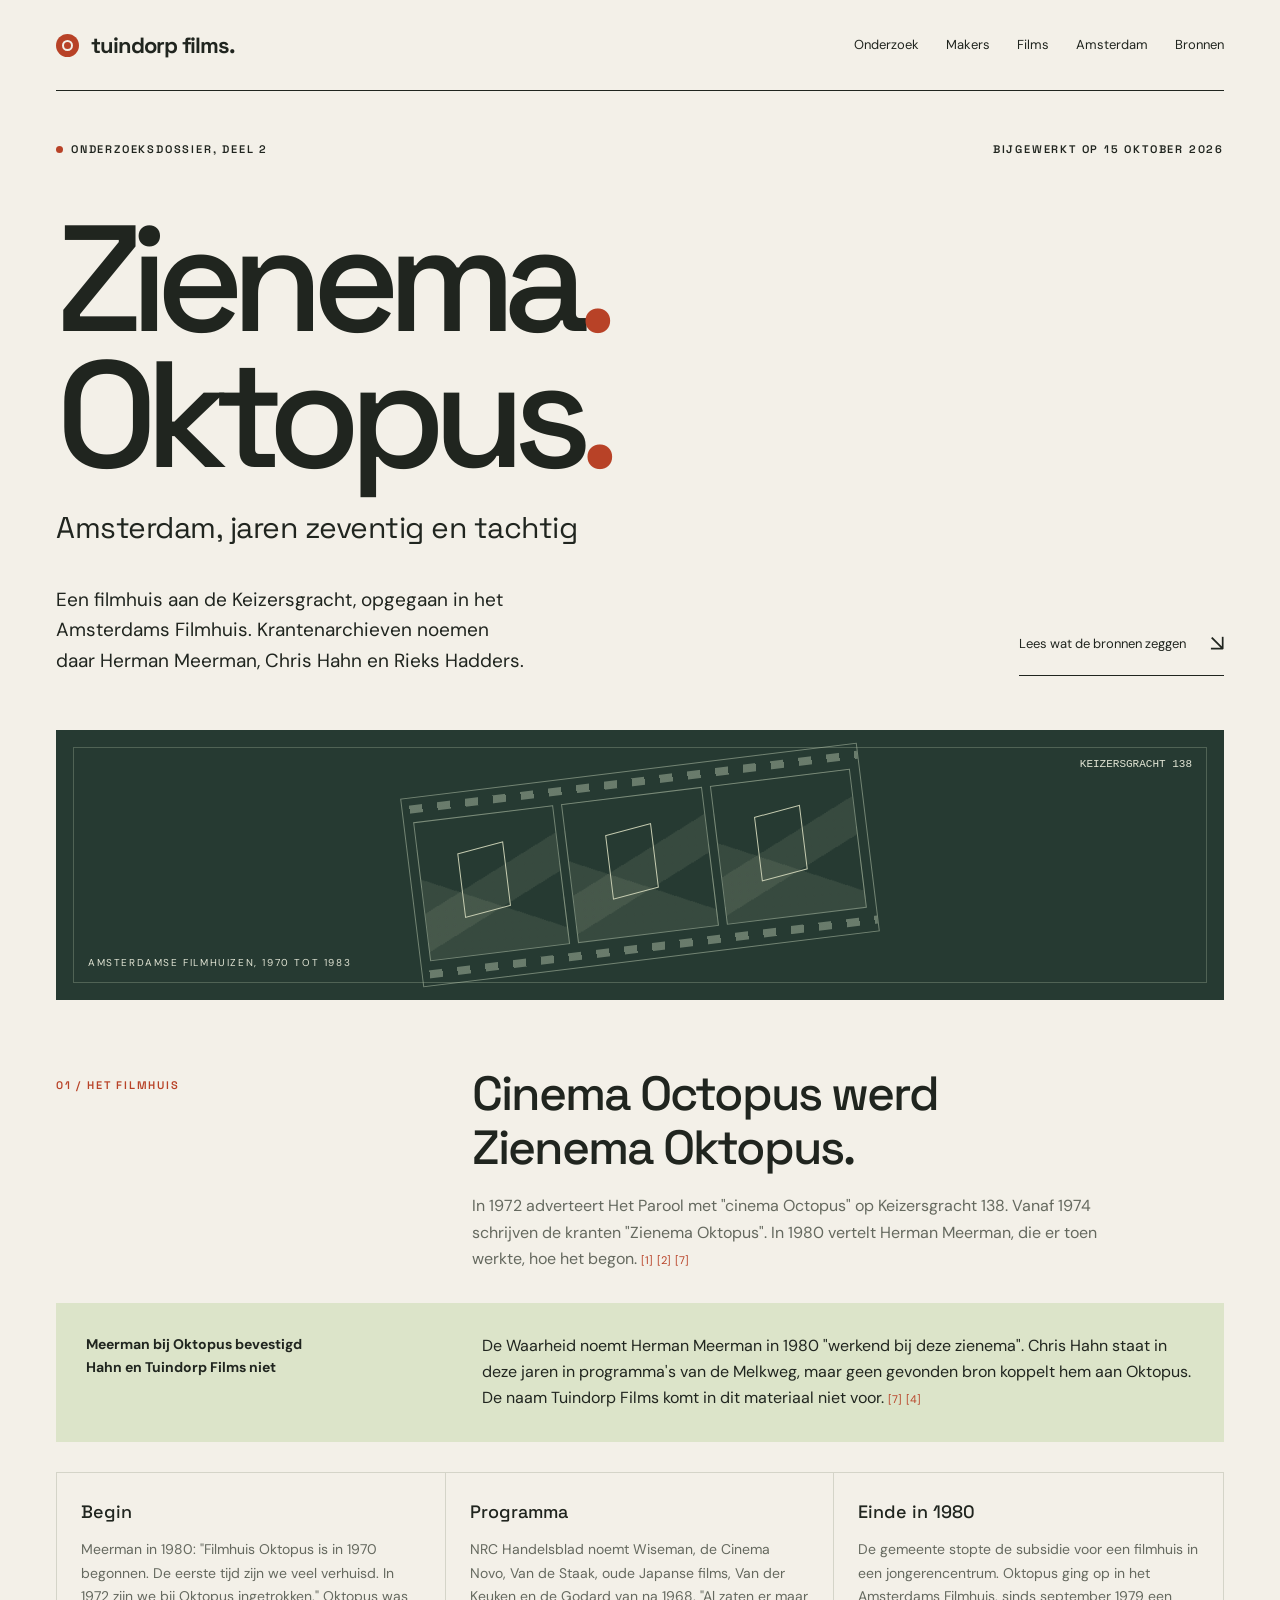
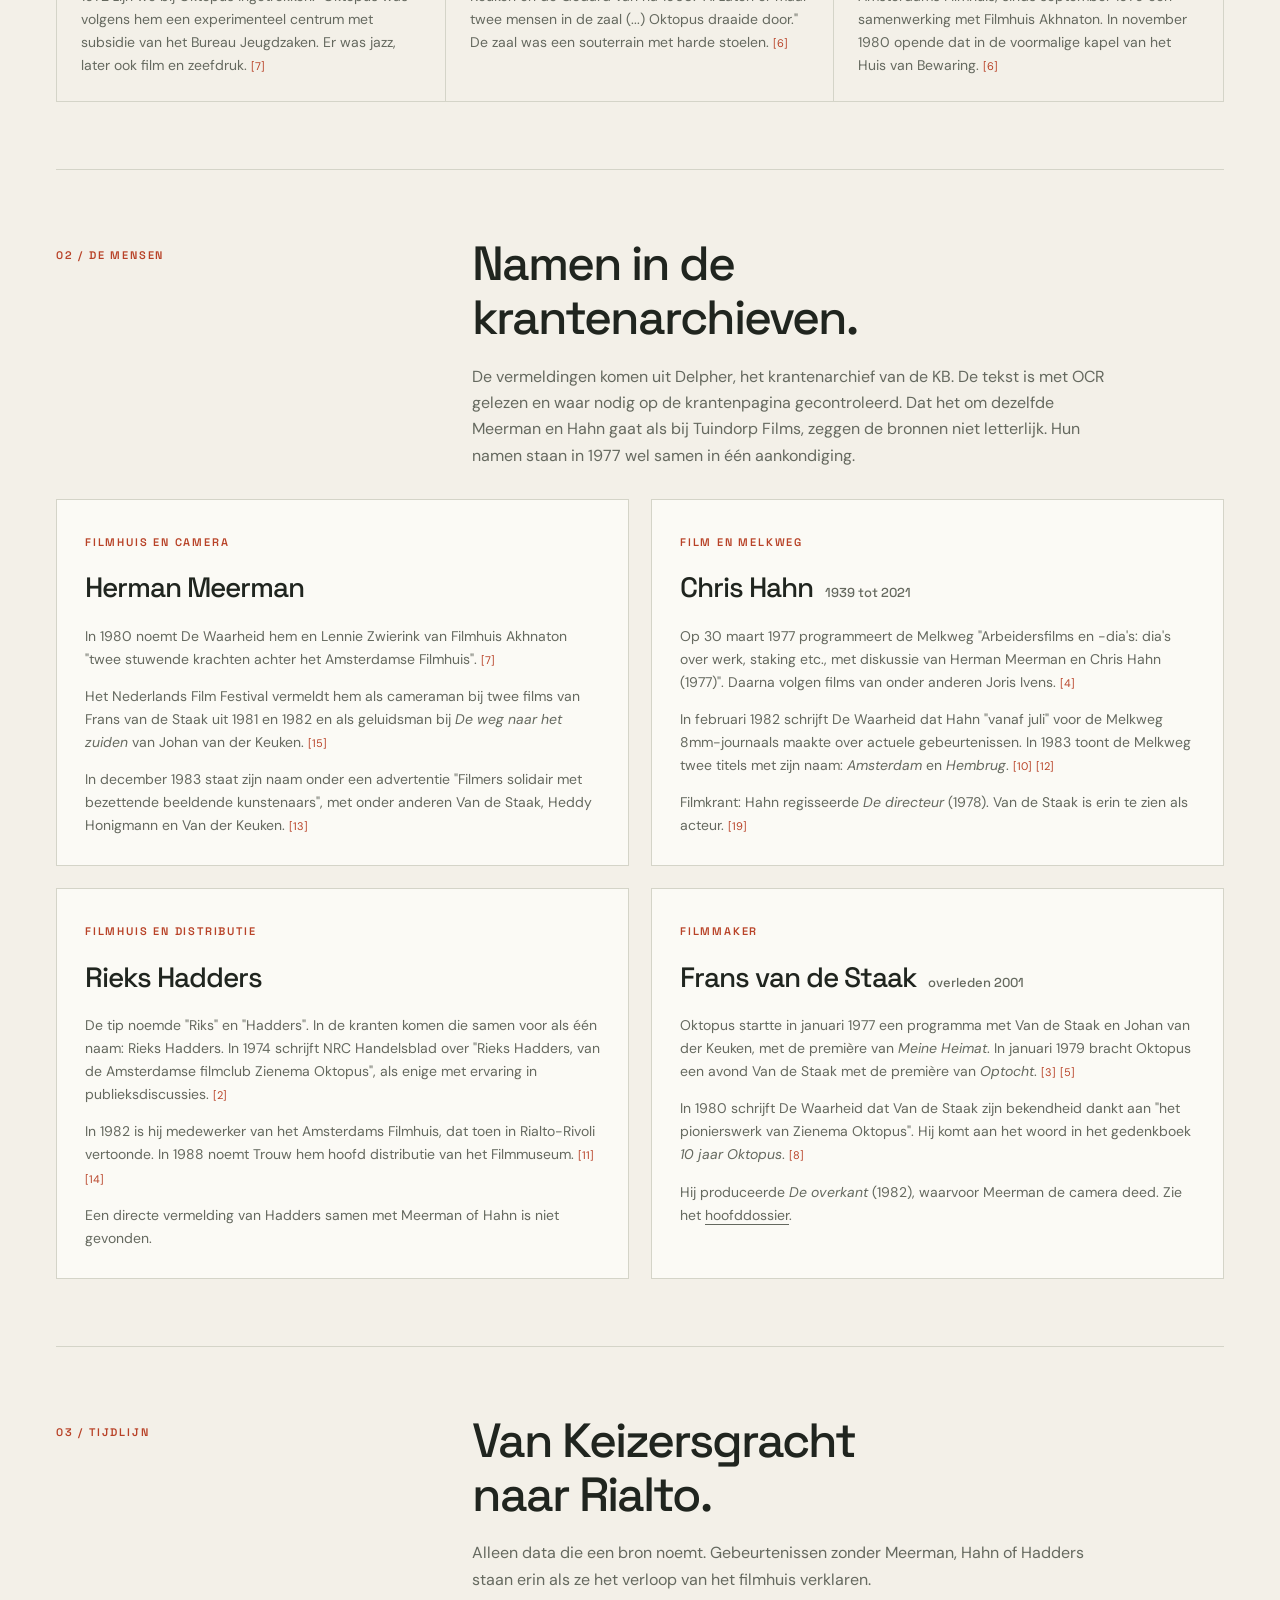
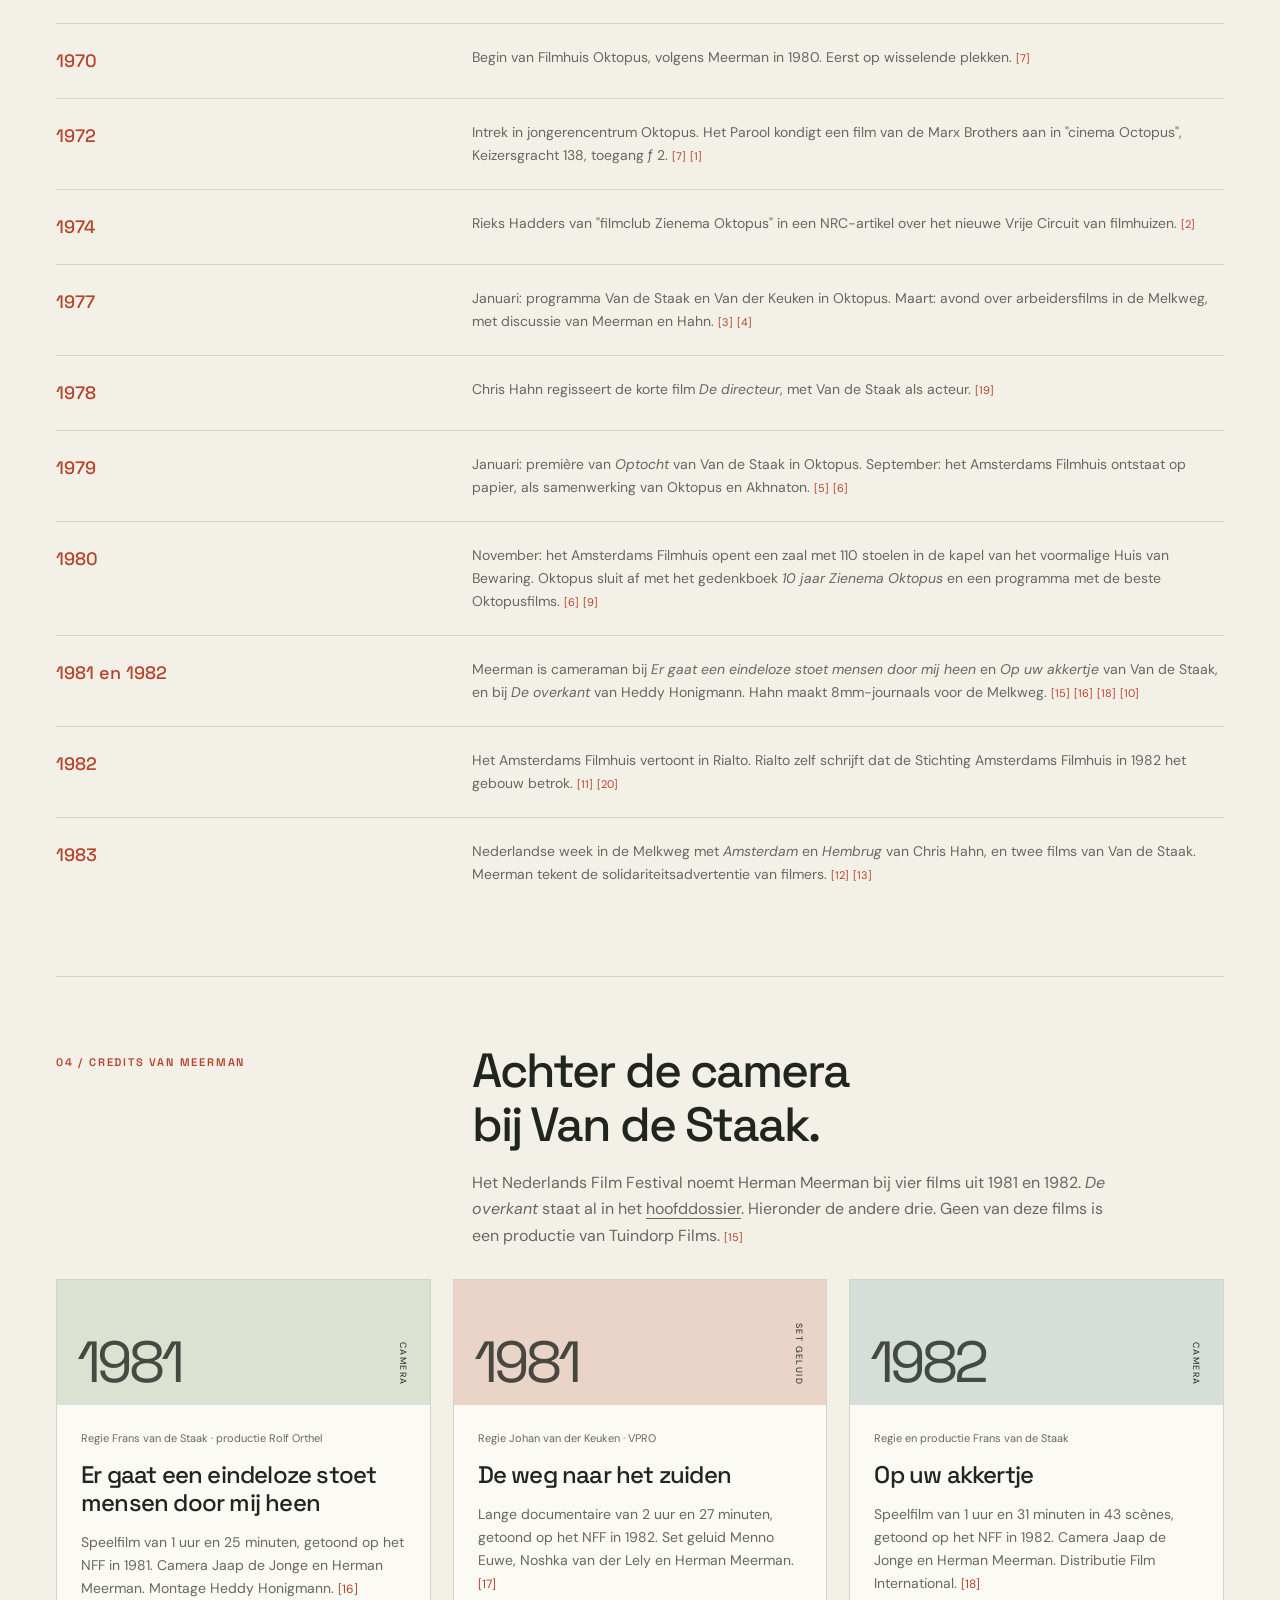
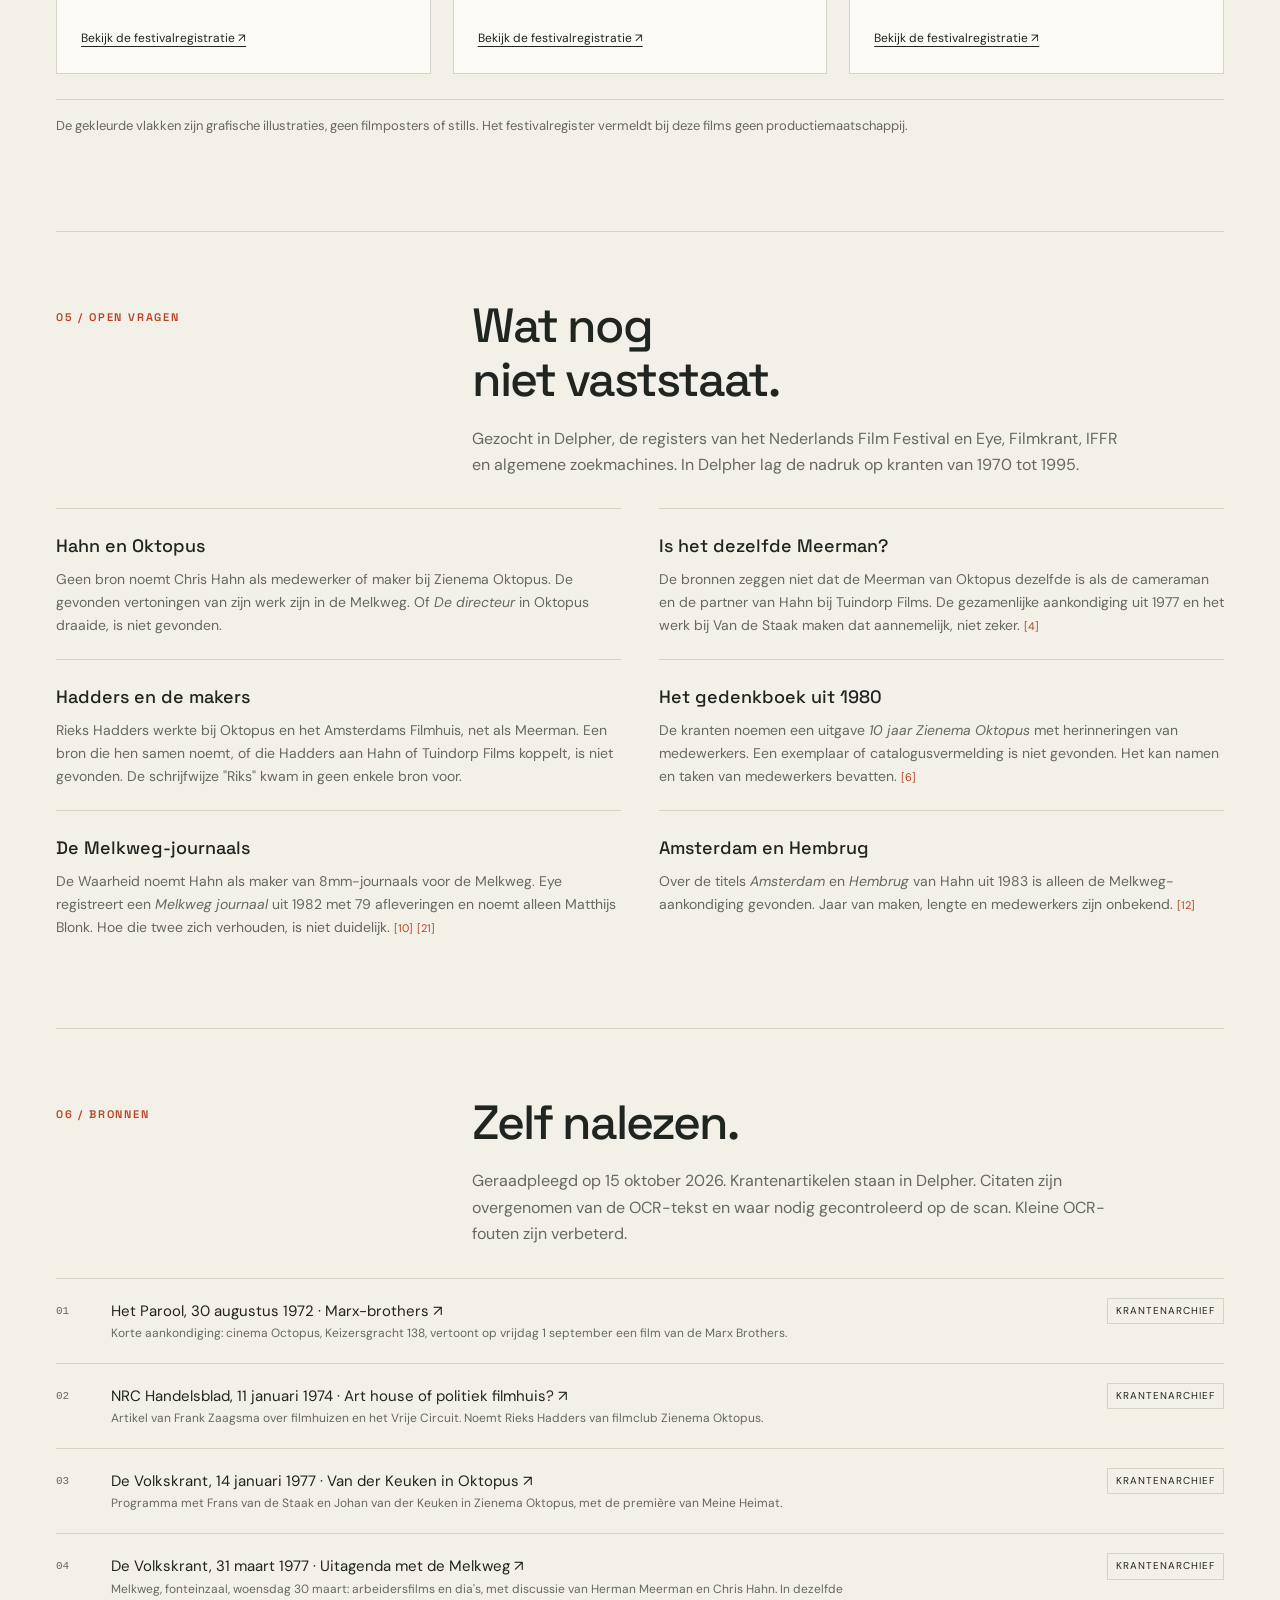
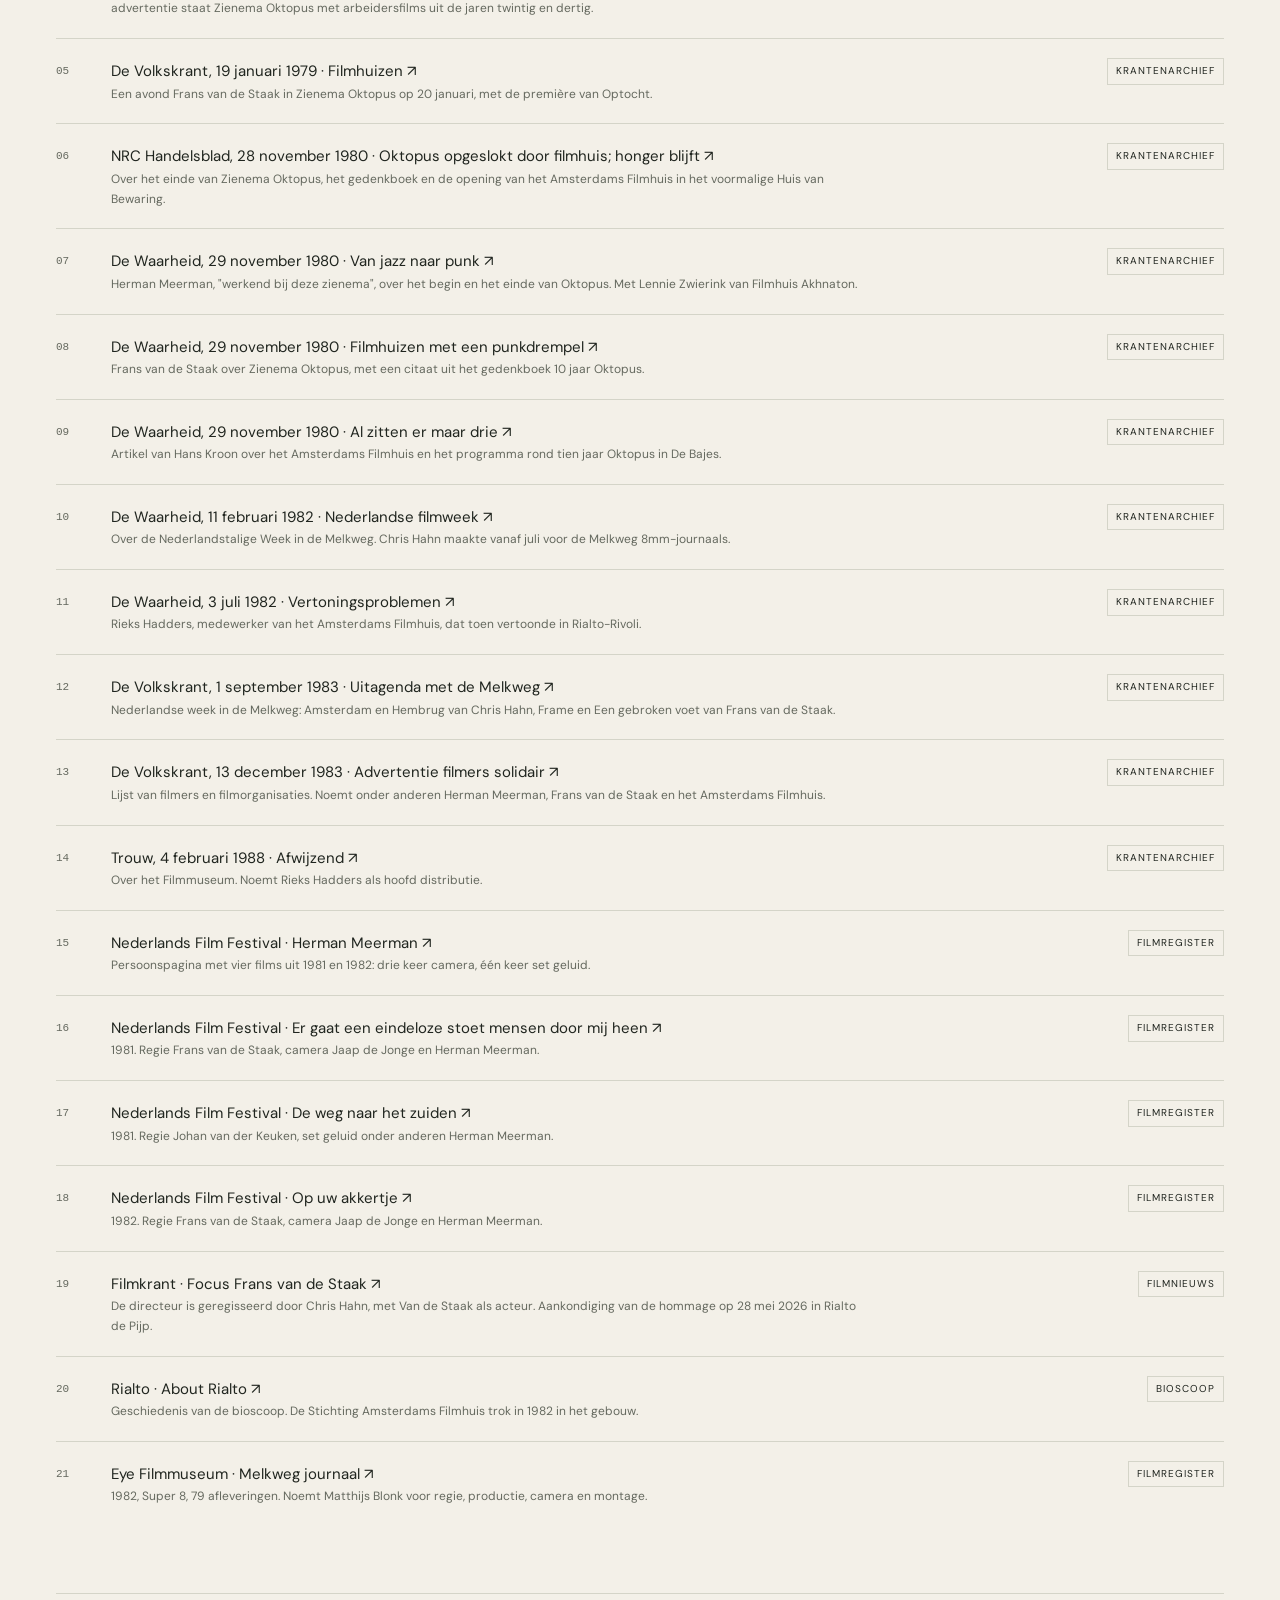
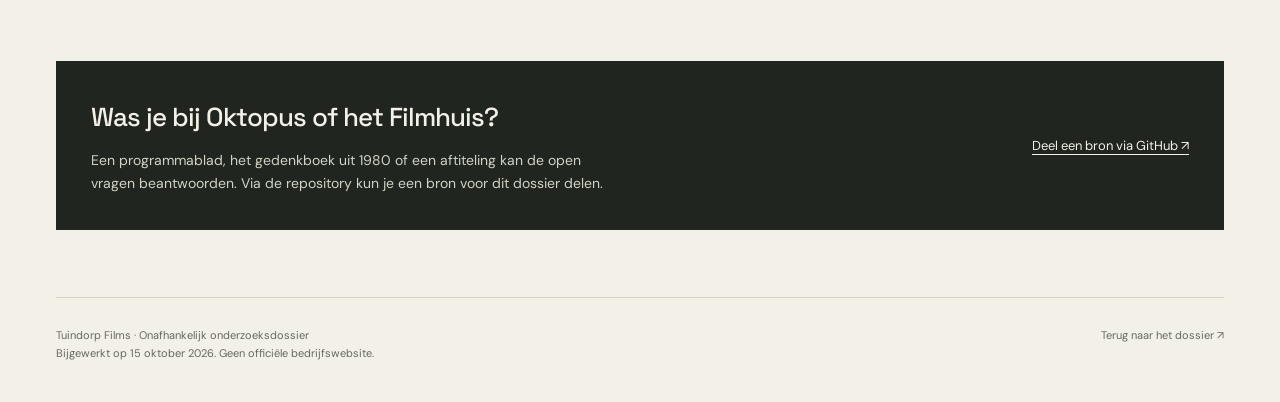
==== octopus.html @ 6c72e4ae "Add a page on Zienema Oktopus and Amsterdam in the 1970s and 1980s Co-Authored-By: Claude Opus 5.5 <" ====
<!doctype html>
<html lang="nl">
<head>
  <meta charset="utf-8">
  <meta name="viewport" content="width=device-width, initial-scale=1">
  <meta name="theme-color" content="#f3f0e8">
  <meta name="description" content="Zienema Oktopus en het Amsterdams Filmhuis in de jaren zeventig en tachtig. Wat krantenarchieven en filmregisters zeggen over Herman Meerman, Chris Hahn en Rieks Hadders.">
  <meta name="robots" content="noindex, follow">
  <title>Zienema Oktopus | Amsterdam, jaren zeventig en tachtig</title>
  <link rel="icon" href="favicon.svg" type="image/svg+xml">
  <link rel="stylesheet" href="styles.css">
</head>
<body>
  <a class="skip" href="#inhoud">Direct naar de inhoud</a>
  <div class="wrap">
    <header class="topbar">
      <a class="brand" href="index.html" aria-label="Tuindorp Films, naar het dossier"><span class="brandmark" aria-hidden="true"></span>tuindorp films.</a>
      <nav aria-label="Hoofdnavigatie"><a href="index.html#onderzoek">Onderzoek</a><a href="index.html#makers">Makers</a><a href="index.html#films">Films</a><a href="octopus.html" aria-current="page">Amsterdam</a><a href="#bronnen">Bronnen</a></nav>
    </header>
    <main id="inhoud">
      <section class="hero" aria-labelledby="titel">
        <div class="hero-meta eyebrow"><span><span class="live-dot" aria-hidden="true"></span>Onderzoeksdossier, deel 2</span><span>Bijgewerkt op 15 oktober 2026</span></div>
        <h1 id="titel">Zienema<span>.</span><br>Oktopus<span>.</span></h1>
        <p class="makers-line">Amsterdam, jaren zeventig en tachtig</p>
        <div class="hero-bottom"><p class="intro">Een filmhuis aan de Keizersgracht, opgegaan in het Amsterdams Filmhuis. Krantenarchieven noemen daar Herman Meerman, Chris Hahn en Rieks Hadders.</p><a class="hero-link" href="#filmhuis">Lees wat de bronnen zeggen <span class="arrow" aria-hidden="true">↘</span></a></div>
      </section>
      <div class="visual" role="img" aria-label="Grafische illustratie van een filmstrook, geen beeld uit een productie">
        <span class="visual-counter" aria-hidden="true">KEIZERSGRACHT 138</span><div class="film-art" aria-hidden="true"><div class="film-cell"></div><div class="film-cell"></div><div class="film-cell"></div></div><span class="visual-label">AMSTERDAMSE FILMHUIZEN, 1970 TOT 1983</span>
      </div>

      <section id="filmhuis" class="section" aria-labelledby="filmhuis-titel">
        <div class="section-head"><span class="section-label eyebrow">01 / Het filmhuis</span><div><h2 id="filmhuis-titel">Cinema Octopus werd<br>Zienema Oktopus.</h2><p>In 1972 adverteert Het Parool met "cinema Octopus" op Keizersgracht 138. Vanaf 1974 schrijven de kranten "Zienema Oktopus". In 1980 vertelt Herman Meerman, die er toen werkte, hoe het begon. <a class="cite" href="#bron-parool72">[1]</a> <a class="cite" href="#bron-nrc74">[2]</a> <a class="cite" href="#bron-wh80-meerman">[7]</a></p></div></div>
        <div class="status-panel"><strong>Meerman bij Oktopus bevestigd<br>Hahn en Tuindorp Films niet</strong><p>De Waarheid noemt Herman Meerman in 1980 "werkend bij deze zienema". Chris Hahn staat in deze jaren in programma's van de Melkweg, maar geen gevonden bron koppelt hem aan Oktopus. De naam Tuindorp Films komt in dit materiaal niet voor. <a class="cite" href="#bron-wh80-meerman">[7]</a> <a class="cite" href="#bron-melkweg77">[4]</a></p></div>
        <div class="fact-grid">
          <article class="fact"><h3>Begin</h3><p>Meerman in 1980: "Filmhuis Oktopus is in 1970 begonnen. De eerste tijd zijn we veel verhuisd. In 1972 zijn we bij Oktopus ingetrokken." Oktopus was volgens hem een experimenteel centrum met subsidie van het Bureau Jeugdzaken. Er was jazz, later ook film en zeefdruk. <a class="cite" href="#bron-wh80-meerman">[7]</a></p></article>
          <article class="fact"><h3>Programma</h3><p>NRC Handelsblad noemt Wiseman, de Cinema Novo, Van de Staak, oude Japanse films, Van der Keuken en de Godard van na 1968. "Al zaten er maar twee mensen in de zaal (...) Oktopus draaide door." De zaal was een souterrain met harde stoelen. <a class="cite" href="#bron-nrc80">[6]</a></p></article>
          <article class="fact"><h3>Einde in 1980</h3><p>De gemeente stopte de subsidie voor een filmhuis in een jongerencentrum. Oktopus ging op in het Amsterdams Filmhuis, sinds september 1979 een samenwerking met Filmhuis Akhnaton. In november 1980 opende dat in de voormalige kapel van het Huis van Bewaring. <a class="cite" href="#bron-nrc80">[6]</a></p></article>
        </div>
      </section>

      <section id="mensen" class="section" aria-labelledby="mensen-titel">
        <div class="section-head"><span class="section-label eyebrow">02 / De mensen</span><div><h2 id="mensen-titel">Namen in de<br>krantenarchieven.</h2><p>De vermeldingen komen uit Delpher, het krantenarchief van de KB. De tekst is met OCR gelezen en waar nodig op de krantenpagina gecontroleerd. Dat het om dezelfde Meerman en Hahn gaat als bij Tuindorp Films, zeggen de bronnen niet letterlijk. Hun namen staan in 1977 wel samen in één aankondiging.</p></div></div>
        <div class="people-grid">
          <article class="person"><span class="eyebrow">Filmhuis en camera</span><h3>Herman Meerman</h3><p>In 1980 noemt De Waarheid hem en Lennie Zwierink van Filmhuis Akhnaton "twee stuwende krachten achter het Amsterdamse Filmhuis". <a class="cite" href="#bron-wh80-meerman">[7]</a></p><p>Het Nederlands Film Festival vermeldt hem als cameraman bij twee films van Frans van de Staak uit 1981 en 1982 en als geluidsman bij <em>De weg naar het zuiden</em> van Johan van der Keuken. <a class="cite" href="#bron-nff-meerman">[15]</a></p><p>In december 1983 staat zijn naam onder een advertentie "Filmers solidair met bezettende beeldende kunstenaars", met onder anderen Van de Staak, Heddy Honigmann en Van der Keuken. <a class="cite" href="#bron-vk83">[13]</a></p></article>
          <article class="person"><span class="eyebrow">Film en Melkweg</span><h3>Chris Hahn <small>1939 tot 2021</small></h3><p>Op 30 maart 1977 programmeert de Melkweg "Arbeidersfilms en -dia's: dia's over werk, staking etc., met diskussie van Herman Meerman en Chris Hahn (1977)". Daarna volgen films van onder anderen Joris Ivens. <a class="cite" href="#bron-melkweg77">[4]</a></p><p>In februari 1982 schrijft De Waarheid dat Hahn "vanaf juli" voor de Melkweg 8mm-journaals maakte over actuele gebeurtenissen. In 1983 toont de Melkweg twee titels met zijn naam: <em>Amsterdam</em> en <em>Hembrug</em>. <a class="cite" href="#bron-wh82-hahn">[10]</a> <a class="cite" href="#bron-melkweg83">[12]</a></p><p>Filmkrant: Hahn regisseerde <em>De directeur</em> (1978). Van de Staak is erin te zien als acteur. <a class="cite" href="#bron-filmkrant">[19]</a></p></article>
          <article class="person"><span class="eyebrow">Filmhuis en distributie</span><h3>Rieks Hadders</h3><p>De tip noemde "Riks" en "Hadders". In de kranten komen die samen voor als één naam: Rieks Hadders. In 1974 schrijft NRC Handelsblad over "Rieks Hadders, van de Amsterdamse filmclub Zienema Oktopus", als enige met ervaring in publieksdiscussies. <a class="cite" href="#bron-nrc74">[2]</a></p><p>In 1982 is hij medewerker van het Amsterdams Filmhuis, dat toen in Rialto-Rivoli vertoonde. In 1988 noemt Trouw hem hoofd distributie van het Filmmuseum. <a class="cite" href="#bron-wh82-hadders">[11]</a> <a class="cite" href="#bron-trouw88">[14]</a></p><p>Een directe vermelding van Hadders samen met Meerman of Hahn is niet gevonden.</p></article>
          <article class="person"><span class="eyebrow">Filmmaker</span><h3>Frans van de Staak <small>overleden 2001</small></h3><p>Oktopus startte in januari 1977 een programma met Van de Staak en Johan van der Keuken, met de première van <em>Meine Heimat</em>. In januari 1979 bracht Oktopus een avond Van de Staak met de première van <em>Optocht</em>. <a class="cite" href="#bron-vk77">[3]</a> <a class="cite" href="#bron-vk79">[5]</a></p><p>In 1980 schrijft De Waarheid dat Van de Staak zijn bekendheid dankt aan "het pionierswerk van Zienema Oktopus". Hij komt aan het woord in het gedenkboek <em>10 jaar Oktopus</em>. <a class="cite" href="#bron-wh80-staak">[8]</a></p><p>Hij produceerde <em>De overkant</em> (1982), waarvoor Meerman de camera deed. Zie het <a href="index.html#makers">hoofddossier</a>.</p></article>
        </div>
      </section>

      <section id="tijdlijn" class="section" aria-labelledby="tijdlijn-titel">
        <div class="section-head"><span class="section-label eyebrow">03 / Tijdlijn</span><div><h2 id="tijdlijn-titel">Van Keizersgracht<br>naar Rialto.</h2><p>Alleen data die een bron noemt. Gebeurtenissen zonder Meerman, Hahn of Hadders staan erin als ze het verloop van het filmhuis verklaren.</p></div></div>
        <div class="research-list timeline">
          <article class="research-item"><h3>1970</h3><p>Begin van Filmhuis Oktopus, volgens Meerman in 1980. Eerst op wisselende plekken. <a class="cite" href="#bron-wh80-meerman">[7]</a></p></article>
          <article class="research-item"><h3>1972</h3><p>Intrek in jongerencentrum Oktopus. Het Parool kondigt een film van de Marx Brothers aan in "cinema Octopus", Keizersgracht 138, toegang ƒ 2. <a class="cite" href="#bron-wh80-meerman">[7]</a> <a class="cite" href="#bron-parool72">[1]</a></p></article>
          <article class="research-item"><h3>1974</h3><p>Rieks Hadders van "filmclub Zienema Oktopus" in een NRC-artikel over het nieuwe Vrije Circuit van filmhuizen. <a class="cite" href="#bron-nrc74">[2]</a></p></article>
          <article class="research-item"><h3>1977</h3><p>Januari: programma Van de Staak en Van der Keuken in Oktopus. Maart: avond over arbeidersfilms in de Melkweg, met discussie van Meerman en Hahn. <a class="cite" href="#bron-vk77">[3]</a> <a class="cite" href="#bron-melkweg77">[4]</a></p></article>
          <article class="research-item"><h3>1978</h3><p>Chris Hahn regisseert de korte film <em>De directeur</em>, met Van de Staak als acteur. <a class="cite" href="#bron-filmkrant">[19]</a></p></article>
          <article class="research-item"><h3>1979</h3><p>Januari: première van <em>Optocht</em> van Van de Staak in Oktopus. September: het Amsterdams Filmhuis ontstaat op papier, als samenwerking van Oktopus en Akhnaton. <a class="cite" href="#bron-vk79">[5]</a> <a class="cite" href="#bron-nrc80">[6]</a></p></article>
          <article class="research-item"><h3>1980</h3><p>November: het Amsterdams Filmhuis opent een zaal met 110 stoelen in de kapel van het voormalige Huis van Bewaring. Oktopus sluit af met het gedenkboek <em>10 jaar Zienema Oktopus</em> en een programma met de beste Oktopusfilms. <a class="cite" href="#bron-nrc80">[6]</a> <a class="cite" href="#bron-wh80-drie">[9]</a></p></article>
          <article class="research-item"><h3>1981 en 1982</h3><p>Meerman is cameraman bij <em>Er gaat een eindeloze stoet mensen door mij heen</em> en <em>Op uw akkertje</em> van Van de Staak, en bij <em>De overkant</em> van Heddy Honigmann. Hahn maakt 8mm-journaals voor de Melkweg. <a class="cite" href="#bron-nff-meerman">[15]</a> <a class="cite" href="#bron-nff-stoet">[16]</a> <a class="cite" href="#bron-nff-akkertje">[18]</a> <a class="cite" href="#bron-wh82-hahn">[10]</a></p></article>
          <article class="research-item"><h3>1982</h3><p>Het Amsterdams Filmhuis vertoont in Rialto. Rialto zelf schrijft dat de Stichting Amsterdams Filmhuis in 1982 het gebouw betrok. <a class="cite" href="#bron-wh82-hadders">[11]</a> <a class="cite" href="#bron-rialto">[20]</a></p></article>
          <article class="research-item"><h3>1983</h3><p>Nederlandse week in de Melkweg met <em>Amsterdam</em> en <em>Hembrug</em> van Chris Hahn, en twee films van Van de Staak. Meerman tekent de solidariteitsadvertentie van filmers. <a class="cite" href="#bron-melkweg83">[12]</a> <a class="cite" href="#bron-vk83">[13]</a></p></article>
        </div>
      </section>

      <section id="films" class="section" aria-labelledby="films-titel">
        <div class="section-head"><span class="section-label eyebrow">04 / Credits van Meerman</span><div><h2 id="films-titel">Achter de camera<br>bij Van de Staak.</h2><p>Het Nederlands Film Festival noemt Herman Meerman bij vier films uit 1981 en 1982. <em>De overkant</em> staat al in het <a href="index.html#makers">hoofddossier</a>. Hieronder de andere drie. Geen van deze films is een productie van Tuindorp Films. <a class="cite" href="#bron-nff-meerman">[15]</a></p></div></div>
        <div class="cards">
          <article class="card"><div class="card-visual" aria-hidden="true"><span class="year">1981</span><span class="type">Camera</span></div><div class="card-body"><small>Regie Frans van de Staak · productie Rolf Orthel</small><h3>Er gaat een eindeloze stoet mensen door mij heen</h3><p>Speelfilm van 1 uur en 25 minuten, getoond op het NFF in 1981. Camera Jaap de Jonge en Herman Meerman. Montage Heddy Honigmann. <a class="cite" href="#bron-nff-stoet">[16]</a></p><a href="https://www.filmfestival.nl/film/er-gaat-een-eindeloze-stoet-mensen-door-mij-heen">Bekijk de festivalregistratie ↗</a></div></article>
          <article class="card"><div class="card-visual" aria-hidden="true"><span class="year">1981</span><span class="type">Set geluid</span></div><div class="card-body"><small>Regie Johan van der Keuken · VPRO</small><h3>De weg naar het zuiden</h3><p>Lange documentaire van 2 uur en 27 minuten, getoond op het NFF in 1982. Set geluid Menno Euwe, Noshka van der Lely en Herman Meerman. <a class="cite" href="#bron-nff-zuiden">[17]</a></p><a href="https://www.filmfestival.nl/film/de-weg-naar-het-zuiden-2">Bekijk de festivalregistratie ↗</a></div></article>
          <article class="card"><div class="card-visual" aria-hidden="true"><span class="year">1982</span><span class="type">Camera</span></div><div class="card-body"><small>Regie en productie Frans van de Staak</small><h3>Op uw akkertje</h3><p>Speelfilm van 1 uur en 31 minuten in 43 scènes, getoond op het NFF in 1982. Camera Jaap de Jonge en Herman Meerman. Distributie Film International. <a class="cite" href="#bron-nff-akkertje">[18]</a></p><a href="https://www.filmfestival.nl/film/op-uw-akkertje">Bekijk de festivalregistratie ↗</a></div></article>
        </div>
        <p class="notice">De gekleurde vlakken zijn grafische illustraties, geen filmposters of stills. Het festivalregister vermeldt bij deze films geen productiemaatschappij.</p>
      </section>

      <section id="open" class="section" aria-labelledby="open-titel">
        <div class="section-head"><span class="section-label eyebrow">05 / Open vragen</span><div><h2 id="open-titel">Wat nog<br>niet vaststaat.</h2><p>Gezocht in Delpher, de registers van het Nederlands Film Festival en Eye, Filmkrant, IFFR en algemene zoekmachines. In Delpher lag de nadruk op kranten van 1970 tot 1995.</p></div></div>
        <div class="research-list">
          <article class="research-item"><h3>Hahn en Oktopus</h3><p>Geen bron noemt Chris Hahn als medewerker of maker bij Zienema Oktopus. De gevonden vertoningen van zijn werk zijn in de Melkweg. Of <em>De directeur</em> in Oktopus draaide, is niet gevonden.</p></article>
          <article class="research-item"><h3>Is het dezelfde Meerman?</h3><p>De bronnen zeggen niet dat de Meerman van Oktopus dezelfde is als de cameraman en de partner van Hahn bij Tuindorp Films. De gezamenlijke aankondiging uit 1977 en het werk bij Van de Staak maken dat aannemelijk, niet zeker. <a class="cite" href="#bron-melkweg77">[4]</a></p></article>
          <article class="research-item"><h3>Hadders en de makers</h3><p>Rieks Hadders werkte bij Oktopus en het Amsterdams Filmhuis, net als Meerman. Een bron die hen samen noemt, of die Hadders aan Hahn of Tuindorp Films koppelt, is niet gevonden. De schrijfwijze "Riks" kwam in geen enkele bron voor.</p></article>
          <article class="research-item"><h3>Het gedenkboek uit 1980</h3><p>De kranten noemen een uitgave <em>10 jaar Zienema Oktopus</em> met herinneringen van medewerkers. Een exemplaar of catalogusvermelding is niet gevonden. Het kan namen en taken van medewerkers bevatten. <a class="cite" href="#bron-nrc80">[6]</a></p></article>
          <article class="research-item"><h3>De Melkweg-journaals</h3><p>De Waarheid noemt Hahn als maker van 8mm-journaals voor de Melkweg. Eye registreert een <em>Melkweg journaal</em> uit 1982 met 79 afleveringen en noemt alleen Matthijs Blonk. Hoe die twee zich verhouden, is niet duidelijk. <a class="cite" href="#bron-wh82-hahn">[10]</a> <a class="cite" href="#bron-eye-journaal">[21]</a></p></article>
          <article class="research-item"><h3>Amsterdam en Hembrug</h3><p>Over de titels <em>Amsterdam</em> en <em>Hembrug</em> van Hahn uit 1983 is alleen de Melkweg-aankondiging gevonden. Jaar van maken, lengte en medewerkers zijn onbekend. <a class="cite" href="#bron-melkweg83">[12]</a></p></article>
        </div>
      </section>

      <section id="bronnen" class="section" aria-labelledby="bronnen-titel">
        <div class="section-head"><span class="section-label eyebrow">06 / Bronnen</span><div><h2 id="bronnen-titel">Zelf nalezen.</h2><p>Geraadpleegd op 15 oktober 2026. Krantenartikelen staan in Delpher. Citaten zijn overgenomen van de OCR-tekst en waar nodig gecontroleerd op de scan. Kleine OCR-fouten zijn verbeterd.</p></div></div>
        <ol class="sources">
          <li id="bron-parool72"><div><a href="https://www.delpher.nl/nl/kranten/view?coll=ddd&amp;identifier=ABCDDD:010834134:mpeg21:a0257">Het Parool, 30 augustus 1972 · Marx-brothers ↗</a><small>Korte aankondiging: cinema Octopus, Keizersgracht 138, vertoont op vrijdag 1 september een film van de Marx Brothers.</small></div><span class="source-type">Krantenarchief</span></li>
          <li id="bron-nrc74"><div><a href="https://www.delpher.nl/nl/kranten/view?coll=ddd&amp;identifier=KBNRC01:000032533:mpeg21:a0180">NRC Handelsblad, 11 januari 1974 · Art house of politiek filmhuis? ↗</a><small>Artikel van Frank Zaagsma over filmhuizen en het Vrije Circuit. Noemt Rieks Hadders van filmclub Zienema Oktopus.</small></div><span class="source-type">Krantenarchief</span></li>
          <li id="bron-vk77"><div><a href="https://www.delpher.nl/nl/kranten/view?coll=ddd&amp;identifier=ABCDDD:010881738:mpeg21:a0211">De Volkskrant, 14 januari 1977 · Van der Keuken in Oktopus ↗</a><small>Programma met Frans van de Staak en Johan van der Keuken in Zienema Oktopus, met de première van Meine Heimat.</small></div><span class="source-type">Krantenarchief</span></li>
          <li id="bron-melkweg77"><div><a href="https://www.delpher.nl/nl/kranten/view?coll=ddd&amp;identifier=ABCDDD:010881597:mpeg21:a0092">De Volkskrant, 31 maart 1977 · Uitagenda met de Melkweg ↗</a><small>Melkweg, fonteinzaal, woensdag 30 maart: arbeidersfilms en dia's, met discussie van Herman Meerman en Chris Hahn. In dezelfde advertentie staat Zienema Oktopus met arbeidersfilms uit de jaren twintig en dertig.</small></div><span class="source-type">Krantenarchief</span></li>
          <li id="bron-vk79"><div><a href="https://www.delpher.nl/nl/kranten/view?coll=ddd&amp;identifier=ABCDDD:010882120:mpeg21:a0241">De Volkskrant, 19 januari 1979 · Filmhuizen ↗</a><small>Een avond Frans van de Staak in Zienema Oktopus op 20 januari, met de première van Optocht.</small></div><span class="source-type">Krantenarchief</span></li>
          <li id="bron-nrc80"><div><a href="https://www.delpher.nl/nl/kranten/view?coll=ddd&amp;identifier=KBNRC01:000026913:mpeg21:a0242">NRC Handelsblad, 28 november 1980 · Oktopus opgeslokt door filmhuis; honger blijft ↗</a><small>Over het einde van Zienema Oktopus, het gedenkboek en de opening van het Amsterdams Filmhuis in het voormalige Huis van Bewaring.</small></div><span class="source-type">Krantenarchief</span></li>
          <li id="bron-wh80-meerman"><div><a href="https://www.delpher.nl/nl/kranten/view?coll=ddd&amp;identifier=ddd:010377176:mpeg21:a0118">De Waarheid, 29 november 1980 · Van jazz naar punk ↗</a><small>Herman Meerman, "werkend bij deze zienema", over het begin en het einde van Oktopus. Met Lennie Zwierink van Filmhuis Akhnaton.</small></div><span class="source-type">Krantenarchief</span></li>
          <li id="bron-wh80-staak"><div><a href="https://www.delpher.nl/nl/kranten/view?coll=ddd&amp;identifier=ddd:010377176:mpeg21:a0117">De Waarheid, 29 november 1980 · Filmhuizen met een punkdrempel ↗</a><small>Frans van de Staak over Zienema Oktopus, met een citaat uit het gedenkboek 10 jaar Oktopus.</small></div><span class="source-type">Krantenarchief</span></li>
          <li id="bron-wh80-drie"><div><a href="https://www.delpher.nl/nl/kranten/view?coll=ddd&amp;identifier=ddd:010377176:mpeg21:a0124">De Waarheid, 29 november 1980 · Al zitten er maar drie ↗</a><small>Artikel van Hans Kroon over het Amsterdams Filmhuis en het programma rond tien jaar Oktopus in De Bajes.</small></div><span class="source-type">Krantenarchief</span></li>
          <li id="bron-wh82-hahn"><div><a href="https://www.delpher.nl/nl/kranten/view?coll=ddd&amp;identifier=ddd:010377385:mpeg21:a0121">De Waarheid, 11 februari 1982 · Nederlandse filmweek ↗</a><small>Over de Nederlandstalige Week in de Melkweg. Chris Hahn maakte vanaf juli voor de Melkweg 8mm-journaals.</small></div><span class="source-type">Krantenarchief</span></li>
          <li id="bron-wh82-hadders"><div><a href="https://www.delpher.nl/nl/kranten/view?coll=ddd&amp;identifier=ddd:010377840:mpeg21:a0114">De Waarheid, 3 juli 1982 · Vertoningsproblemen ↗</a><small>Rieks Hadders, medewerker van het Amsterdams Filmhuis, dat toen vertoonde in Rialto-Rivoli.</small></div><span class="source-type">Krantenarchief</span></li>
          <li id="bron-melkweg83"><div><a href="https://www.delpher.nl/nl/kranten/view?coll=ddd&amp;identifier=ABCDDD:010878690:mpeg21:a0092">De Volkskrant, 1 september 1983 · Uitagenda met de Melkweg ↗</a><small>Nederlandse week in de Melkweg: Amsterdam en Hembrug van Chris Hahn, Frame en Een gebroken voet van Frans van de Staak.</small></div><span class="source-type">Krantenarchief</span></li>
          <li id="bron-vk83"><div><a href="https://www.delpher.nl/nl/kranten/view?coll=ddd&amp;identifier=ABCDDD:010879559:mpeg21:a0018">De Volkskrant, 13 december 1983 · Advertentie filmers solidair ↗</a><small>Lijst van filmers en filmorganisaties. Noemt onder anderen Herman Meerman, Frans van de Staak en het Amsterdams Filmhuis.</small></div><span class="source-type">Krantenarchief</span></li>
          <li id="bron-trouw88"><div><a href="https://www.delpher.nl/nl/kranten/view?coll=ddd&amp;identifier=ABCDDD:010825865:mpeg21:a0483">Trouw, 4 februari 1988 · Afwijzend ↗</a><small>Over het Filmmuseum. Noemt Rieks Hadders als hoofd distributie.</small></div><span class="source-type">Krantenarchief</span></li>
          <li id="bron-nff-meerman"><div><a href="https://www.filmfestival.nl/persoon/herman-meerman">Nederlands Film Festival · Herman Meerman ↗</a><small>Persoonspagina met vier films uit 1981 en 1982: drie keer camera, één keer set geluid.</small></div><span class="source-type">Filmregister</span></li>
          <li id="bron-nff-stoet"><div><a href="https://www.filmfestival.nl/film/er-gaat-een-eindeloze-stoet-mensen-door-mij-heen">Nederlands Film Festival · Er gaat een eindeloze stoet mensen door mij heen ↗</a><small>1981. Regie Frans van de Staak, camera Jaap de Jonge en Herman Meerman.</small></div><span class="source-type">Filmregister</span></li>
          <li id="bron-nff-zuiden"><div><a href="https://www.filmfestival.nl/film/de-weg-naar-het-zuiden-2">Nederlands Film Festival · De weg naar het zuiden ↗</a><small>1981. Regie Johan van der Keuken, set geluid onder anderen Herman Meerman.</small></div><span class="source-type">Filmregister</span></li>
          <li id="bron-nff-akkertje"><div><a href="https://www.filmfestival.nl/film/op-uw-akkertje">Nederlands Film Festival · Op uw akkertje ↗</a><small>1982. Regie Frans van de Staak, camera Jaap de Jonge en Herman Meerman.</small></div><span class="source-type">Filmregister</span></li>
          <li id="bron-filmkrant"><div><a href="https://filmkrant.nl/agenda/focus-frans-van-de-staak/">Filmkrant · Focus Frans van de Staak ↗</a><small>De directeur is geregisseerd door Chris Hahn, met Van de Staak als acteur. Aankondiging van de hommage op 28 mei 2026 in Rialto de Pijp.</small></div><span class="source-type">Filmnieuws</span></li>
          <li id="bron-rialto"><div><a href="https://depijp.rialtofilm.nl/en/information/about-rialto">Rialto · About Rialto ↗</a><small>Geschiedenis van de bioscoop. De Stichting Amsterdams Filmhuis trok in 1982 in het gebouw.</small></div><span class="source-type">Bioscoop</span></li>
          <li id="bron-eye-journaal"><div><a href="https://filmdatabase.eyefilm.nl/en/collection/film-history/film/melkweg-journaal">Eye Filmmuseum · Melkweg journaal ↗</a><small>1982, Super 8, 79 afleveringen. Noemt Matthijs Blonk voor regie, productie, camera en montage.</small></div><span class="source-type">Filmregister</span></li>
        </ol>
      </section>
      <section id="contact" class="section" aria-labelledby="contact-titel"><div class="contact-box"><div><h3 id="contact-titel">Was je bij Oktopus of het Filmhuis?</h3><p>Een programmablad, het gedenkboek uit 1980 of een aftiteling kan de open vragen beantwoorden. Via de repository kun je een bron voor dit dossier delen.</p></div><a href="https://github.com/DriesMeerman/tuindorp-films-website/issues/new">Deel een bron via GitHub ↗</a></div></section>
    </main>
    <footer class="footer"><p>Tuindorp Films · Onafhankelijk onderzoeksdossier<br>Bijgewerkt op 15 oktober 2026. Geen officiële bedrijfswebsite.</p><a href="index.html">Terug naar het dossier ↗</a></footer>
  </div>
</body>
</html>
---- styles.css ----
@import url('https://fonts.googleapis.com/css2?family=DM+Sans:wght@400;500;600;700&family=Space+Grotesk:wght@400;500;600;700&display=swap');

:root{--paper:#f3f0e8;--ink:#20251f;--muted:#65695f;--line:#d4d4c8;--accent:#b84227;--green:#dce4c9;--white:#fbfaf5}
*{box-sizing:border-box}html{scroll-behavior:smooth;scroll-padding-top:30px}body{margin:0;background:var(--paper);color:var(--ink);font-family:'DM Sans',Arial,sans-serif;font-size:16px;line-height:1.65}a{color:inherit;text-underline-offset:4px}a:hover{color:var(--accent)}a:focus-visible,button:focus-visible,summary:focus-visible{outline:3px solid var(--accent);outline-offset:6px}.skip{position:absolute;top:-100px;left:20px;background:var(--white);padding:12px;z-index:10}.skip:focus{top:10px}.wrap{max-width:1320px;margin:auto;padding:0 56px}.topbar{display:flex;justify-content:space-between;align-items:center;padding:27px 0;border-bottom:1px solid var(--ink);gap:24px}.brand{text-decoration:none;font-family:'Space Grotesk',Arial,sans-serif;font-size:22px;font-weight:700;letter-spacing:-1px;display:flex;align-items:center;gap:12px}.brandmark{width:23px;height:23px;background:var(--accent);position:relative;border-radius:50%}.brandmark:after{content:'';position:absolute;inset:6px;border:2px solid var(--paper);border-radius:50%}nav{display:flex;gap:27px;font-size:13px}nav a{text-decoration:none}.eyebrow{font-family:'Space Grotesk',Arial,sans-serif;font-size:11px;letter-spacing:1.8px;text-transform:uppercase;font-weight:600}.hero{padding:49px 0 54px}.hero-meta{display:flex;justify-content:space-between;align-items:center;gap:20px}.live-dot{display:inline-block;background:var(--accent);width:7px;height:7px;border-radius:50%;margin-right:8px}h1,h2,h3,p{margin-top:0}h1,h2,h3{font-family:'Space Grotesk',Arial,sans-serif;font-weight:500}h1{font-size:clamp(72px,11.8vw,160px);letter-spacing:-.085em;line-height:.9;margin:53px 0 32px}h1 span{color:var(--accent)}.hero-bottom{display:grid;grid-template-columns:1fr 1fr;gap:40px;align-items:end}.intro{font-size:19px;max-width:470px;line-height:1.6;margin:0}.hero-link{justify-self:end;text-decoration:none;font-size:13px;display:flex;gap:24px;align-items:center;border-bottom:1px solid var(--ink);padding:12px 0}.arrow{font-size:23px}.visual{height:270px;background:#263a32;position:relative;overflow:hidden;display:flex;align-items:center;justify-content:center;color:#e1e4d4}.visual:before{content:'';position:absolute;inset:17px;border:1px solid #90a18b66}.film-art{position:relative;width:460px;height:190px;border:1px solid #b6c6ad88;transform:rotate(-7deg);display:grid;grid-template-columns:repeat(3,1fr);gap:8px;padding:24px 9px}.film-art:before,.film-art:after{content:'';position:absolute;left:0;right:0;height:8px;background:repeating-linear-gradient(90deg,transparent 0 7px,#b6c6ad77 7px 20px,transparent 20px 28px)}.film-art:before{top:7px}.film-art:after{bottom:7px}.film-cell{border:1px solid #b6c6ad88;background:linear-gradient(155deg,transparent 45%,#a6b19422 45% 64%,transparent 64%),linear-gradient(25deg,#a6b19422 40%,transparent 40%);position:relative}.film-cell:after{content:'';position:absolute;left:28%;top:23%;width:32%;height:46%;border:1px solid #c6ccb1;transform:skewY(-8deg)}.visual-label{position:absolute;bottom:28px;left:32px;font-size:10px;letter-spacing:1.6px}.visual-counter{position:absolute;right:32px;top:25px;font-family:monospace;font-size:11px}.section{padding:67px 0;border-bottom:1px solid var(--line)}.section-head{display:grid;grid-template-columns:1fr 2fr;gap:40px;margin-bottom:30px}.section-label{color:var(--accent);padding-top:9px}.section-head h2{font-size:clamp(31px,4vw,48px);line-height:1.13;letter-spacing:-2px;margin-bottom:18px}.section-head p{color:var(--muted);max-width:650px;margin-bottom:0}.status-panel{display:grid;grid-template-columns:1fr 2fr;gap:40px;background:var(--green);padding:30px}.status-panel p{margin-bottom:0}.status-panel strong{font-size:14px}.fact-grid{display:grid;grid-template-columns:repeat(3,1fr);gap:0;border:1px solid var(--line);margin-top:30px}.fact{padding:24px;border-right:1px solid var(--line)}.fact:last-child{border:0}.fact h3{font-size:18px;margin-bottom:12px}.fact p{font-size:14px;color:var(--muted);margin:0}.cards{display:grid;grid-template-columns:repeat(3,1fr);gap:22px}.card{background:var(--white);border:1px solid var(--line);display:flex;flex-direction:column}.card-visual{height:125px;display:flex;justify-content:space-between;align-items:flex-end;padding:20px;background:#dce2d2;overflow:hidden;position:relative}.card:nth-child(2) .card-visual{background:#e9d4c7}.card:nth-child(3) .card-visual{background:#d6deda}.card-visual .year{font-family:'Space Grotesk',Arial,sans-serif;font-size:58px;line-height:.8;letter-spacing:-4px;opacity:.8}.card-visual .type{font-size:9px;text-transform:uppercase;letter-spacing:1.4px;writing-mode:vertical-rl}.card-body{padding:24px;display:flex;flex-direction:column;flex:1}.card h3{font-size:24px;line-height:1.15;letter-spacing:-.8px;margin:14px 0}.card p{font-size:14px;color:var(--muted)}.card small{font-size:11px;color:var(--muted)}.card a{font-size:12px;margin-top:auto;padding-top:15px}.notice{font-size:13px;padding:15px 0;border-top:1px solid var(--line);margin-top:25px;color:var(--muted)}.research-list{display:grid;grid-template-columns:1fr 1fr;gap:0 38px}.research-item{border-top:1px solid var(--line);padding:22px 0}.research-item h3{font-size:18px;margin-bottom:7px}.research-item p{color:var(--muted);font-size:14px;margin:0}.sources{counter-reset:source;list-style:none;margin:0;padding:0}.sources li{counter-increment:source;display:grid;grid-template-columns:40px 1fr auto;gap:15px;border-top:1px solid var(--line);padding:19px 0;align-items:start}.sources li:before{content:counter(source,decimal-leading-zero);font-family:monospace;font-size:11px;color:var(--muted);padding-top:4px}.sources a{font-size:15px;text-decoration:none}.sources small{display:block;font-size:12px;color:var(--muted);max-width:750px}.source-type{font-size:10px;letter-spacing:1px;text-transform:uppercase;border:1px solid var(--line);padding:4px 8px;white-space:nowrap}.contact-box{padding:35px;background:var(--ink);color:var(--paper);display:grid;grid-template-columns:1fr 1fr;gap:40px}.contact-box h3{font-size:26px;letter-spacing:-1px;margin-bottom:10px}.contact-box p{font-size:14px;color:#d0d3c6;margin:0}.contact-box a{align-self:center;justify-self:end;font-size:13px}.footer{padding:28px 0 40px;display:flex;justify-content:space-between;gap:30px;font-size:11px;color:var(--muted)}.footer p{margin:0}.footer a{text-decoration:none}
.makers-line{font-family:'Space Grotesk',Arial,sans-serif;font-size:clamp(20px,2.4vw,30px);letter-spacing:-.5px;margin:-12px 0 32px}.cite{font-size:11px;color:var(--accent);text-decoration:none;white-space:nowrap}.people-grid{display:grid;grid-template-columns:1fr 1fr;gap:22px}.person{background:var(--white);border:1px solid var(--line);padding:28px}.person .eyebrow{color:var(--accent)}.person h3{font-size:28px;letter-spacing:-1px;margin:10px 0 14px}.person h3 small{font-size:13px;color:var(--muted);letter-spacing:0;margin-left:6px}.person p{font-size:14px;color:var(--muted)}.person p:last-child{margin-bottom:0}.card-visual .unknown-year{font-size:30px;letter-spacing:-1.5px;line-height:.95}
.timeline{grid-template-columns:1fr}
.timeline .research-item{display:grid;grid-template-columns:1fr 2fr;gap:40px}
.timeline .research-item h3{color:var(--accent);margin:0}
.notice a{color:inherit}
@media(min-width:1500px){.wrap{max-width:1400px}}@media(max-width:850px){.wrap{padding:0 28px}nav{gap:15px}.hero-bottom{grid-template-columns:1fr}.hero-link{justify-self:start}.section-head{grid-template-columns:1fr;gap:12px}.status-panel{grid-template-columns:1fr;gap:12px}.cards{grid-template-columns:1fr}.card{display:grid;grid-template-columns:160px 1fr}.card-visual{height:100%;min-height:220px}.fact-grid{grid-template-columns:1fr}.fact{border-right:0;border-bottom:1px solid var(--line)}.contact-box{grid-template-columns:1fr;gap:20px}.contact-box a{justify-self:start}.visual{height:230px}.source-type{display:none}.sources li{grid-template-columns:30px 1fr}
.timeline .research-item{grid-template-columns:1fr;gap:6px}}@media(max-width:520px){.wrap{padding:0 20px}.topbar{align-items:flex-start;gap:15px}.brand{font-size:18px;white-space:nowrap}nav{flex-wrap:wrap;justify-content:flex-end;gap:7px 13px;font-size:11px;max-width:150px}.brandmark{width:18px;height:18px}.brandmark:after{inset:4px}.hero{padding-top:30px}.hero-meta{align-items:flex-start;font-size:9px}.hero-meta span:last-child{text-align:right;max-width:125px}h1{margin-top:40px;font-size:23vw}.intro{font-size:17px}.visual{height:190px}.film-art{width:300px;height:140px}.visual-label{font-size:8px;left:24px;bottom:24px}.visual-counter{right:24px}.section{padding:42px 0}.section-head h2{letter-spacing:-1px}.status-panel{padding:23px}.research-list{grid-template-columns:1fr}.people-grid{grid-template-columns:1fr}.person{padding:23px}.card{grid-template-columns:1fr}.card-visual{min-height:0;height:110px}.contact-box{padding:25px}.footer{flex-direction:column;gap:10px}.eyebrow{font-size:10px}}@media(prefers-reduced-motion:reduce){html{scroll-behavior:auto}}
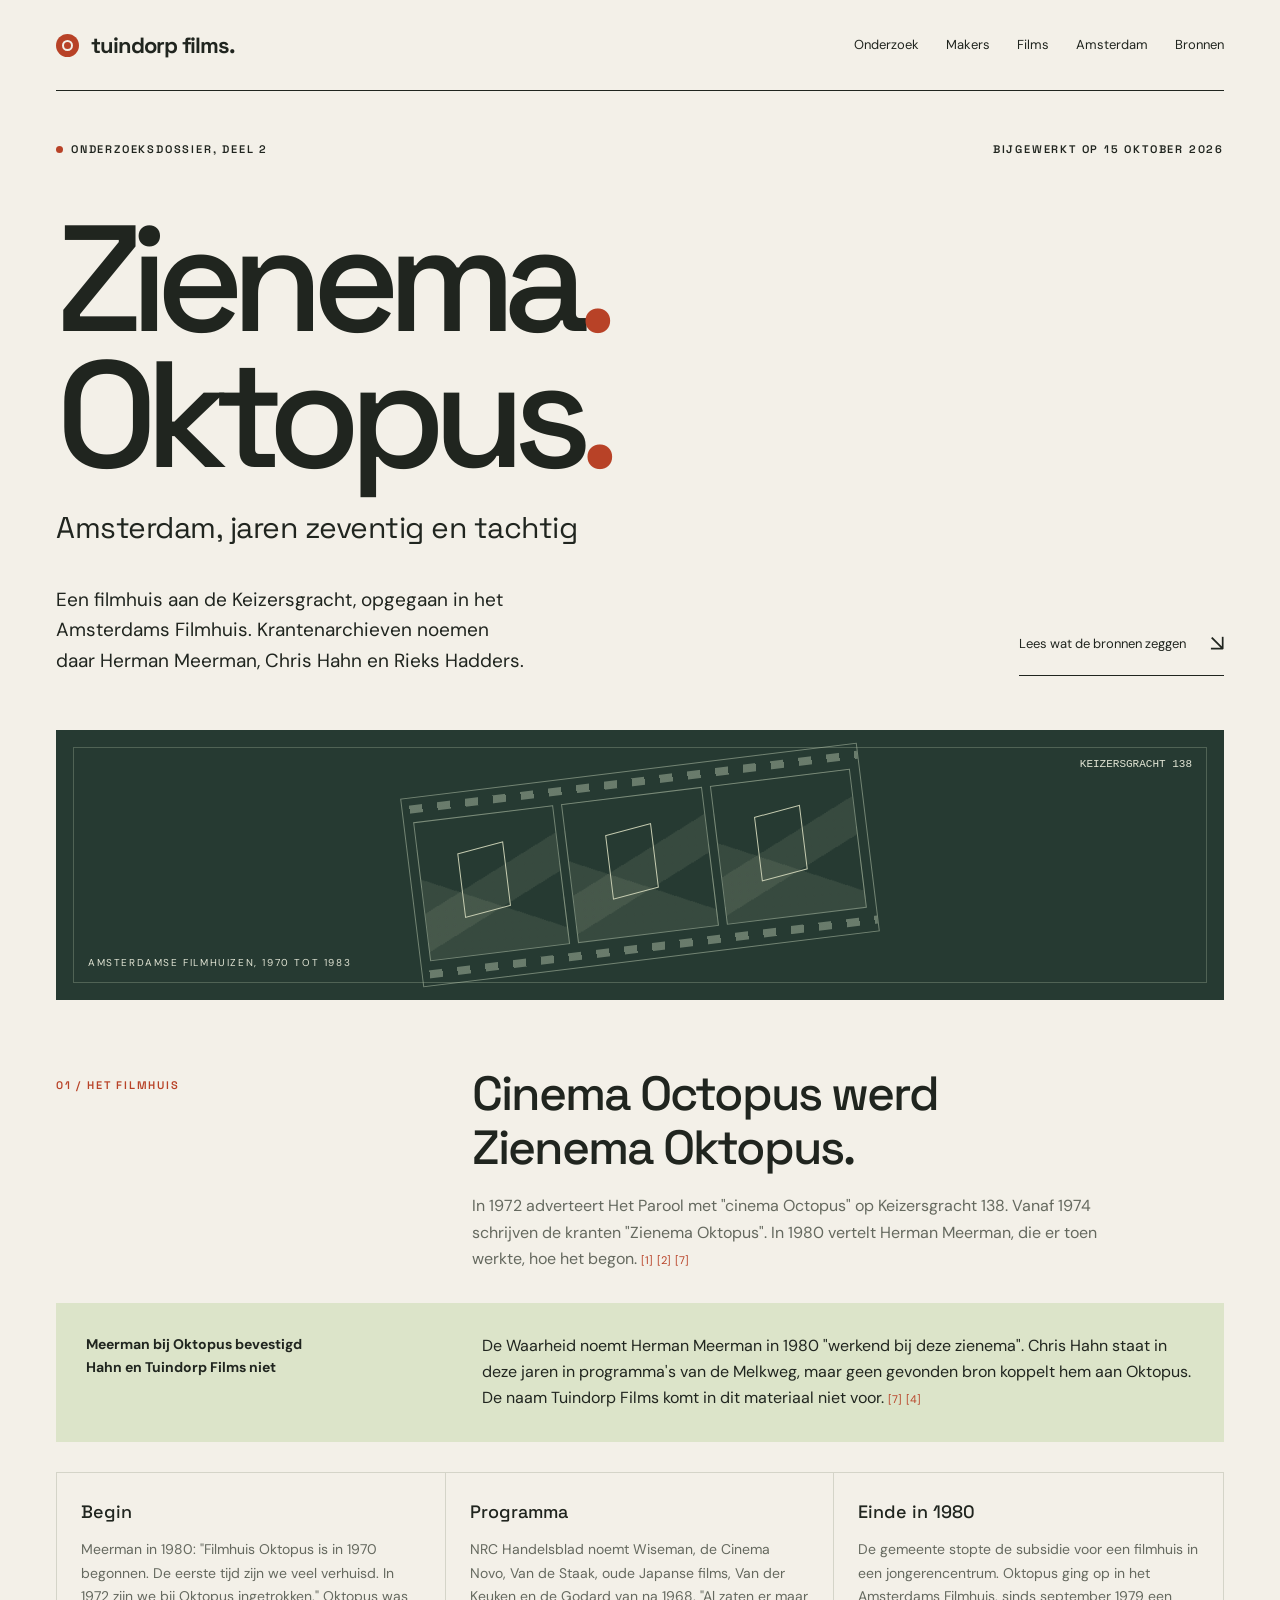
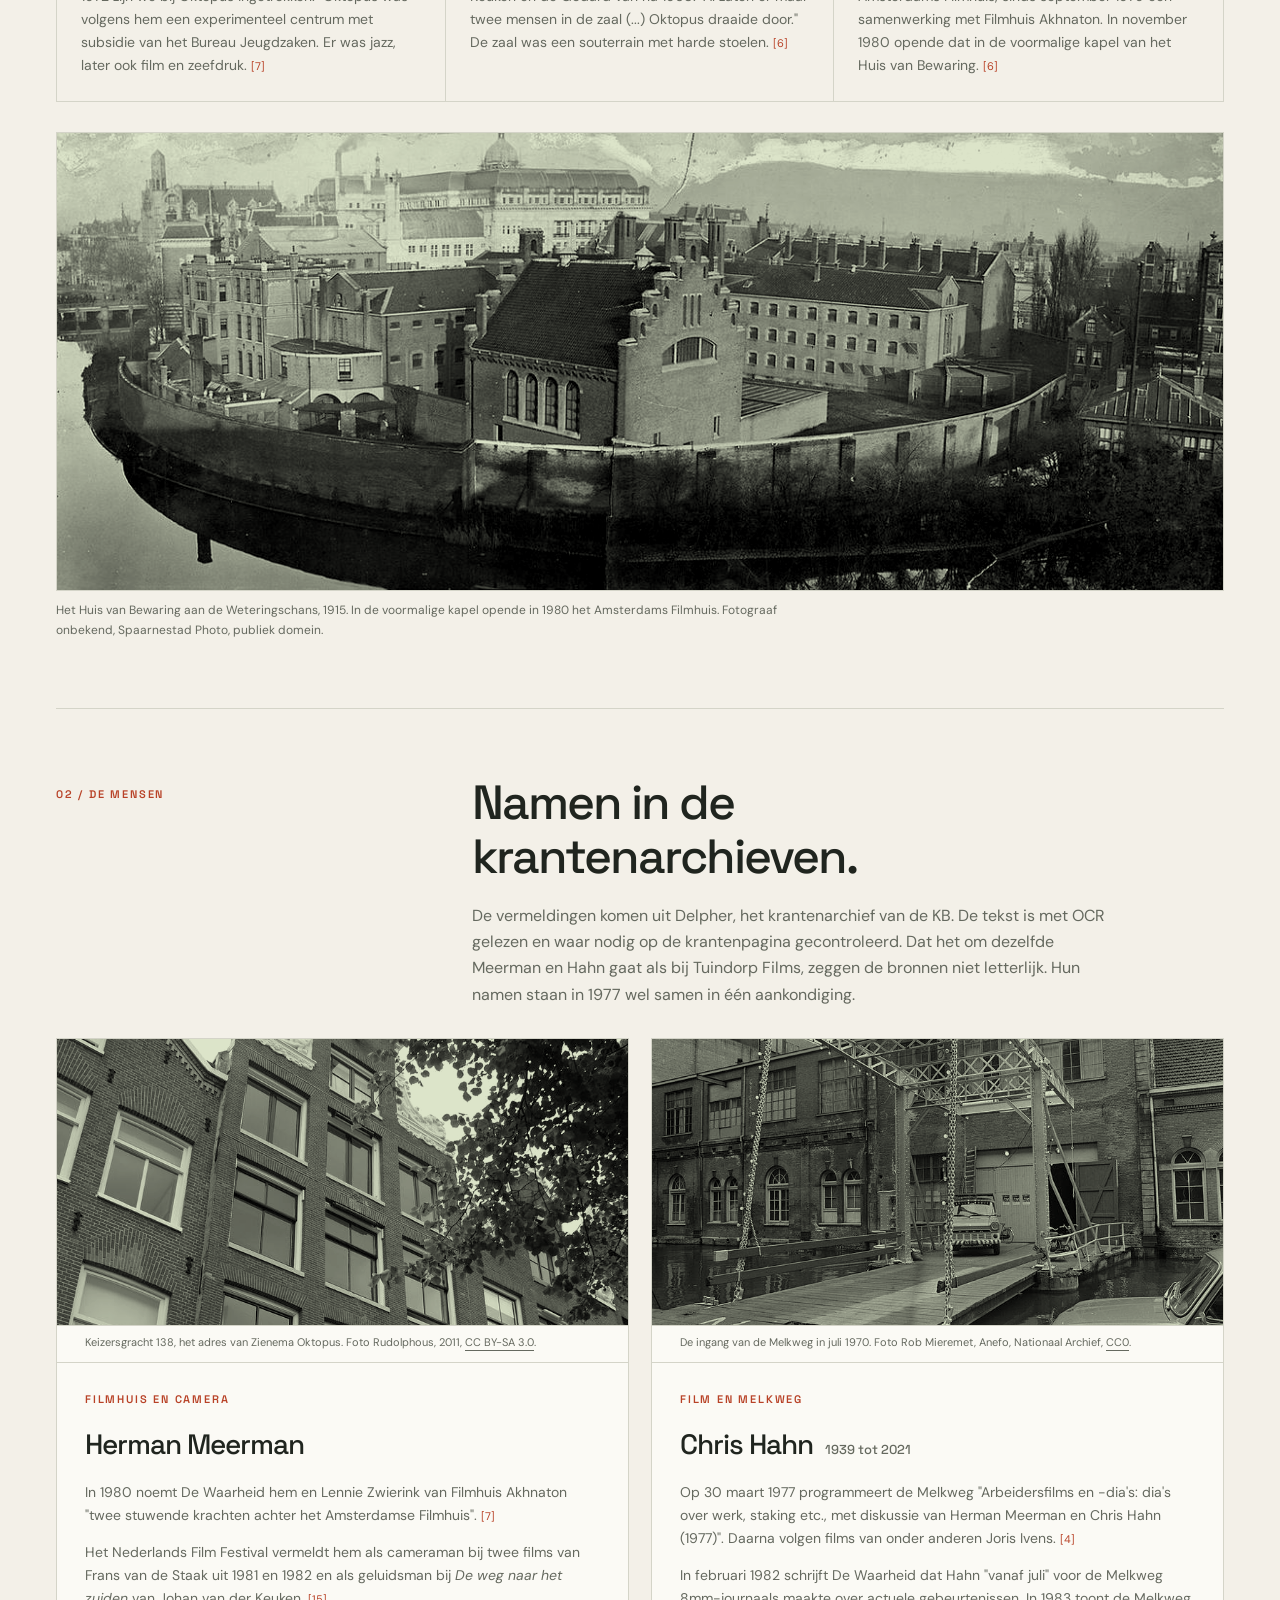
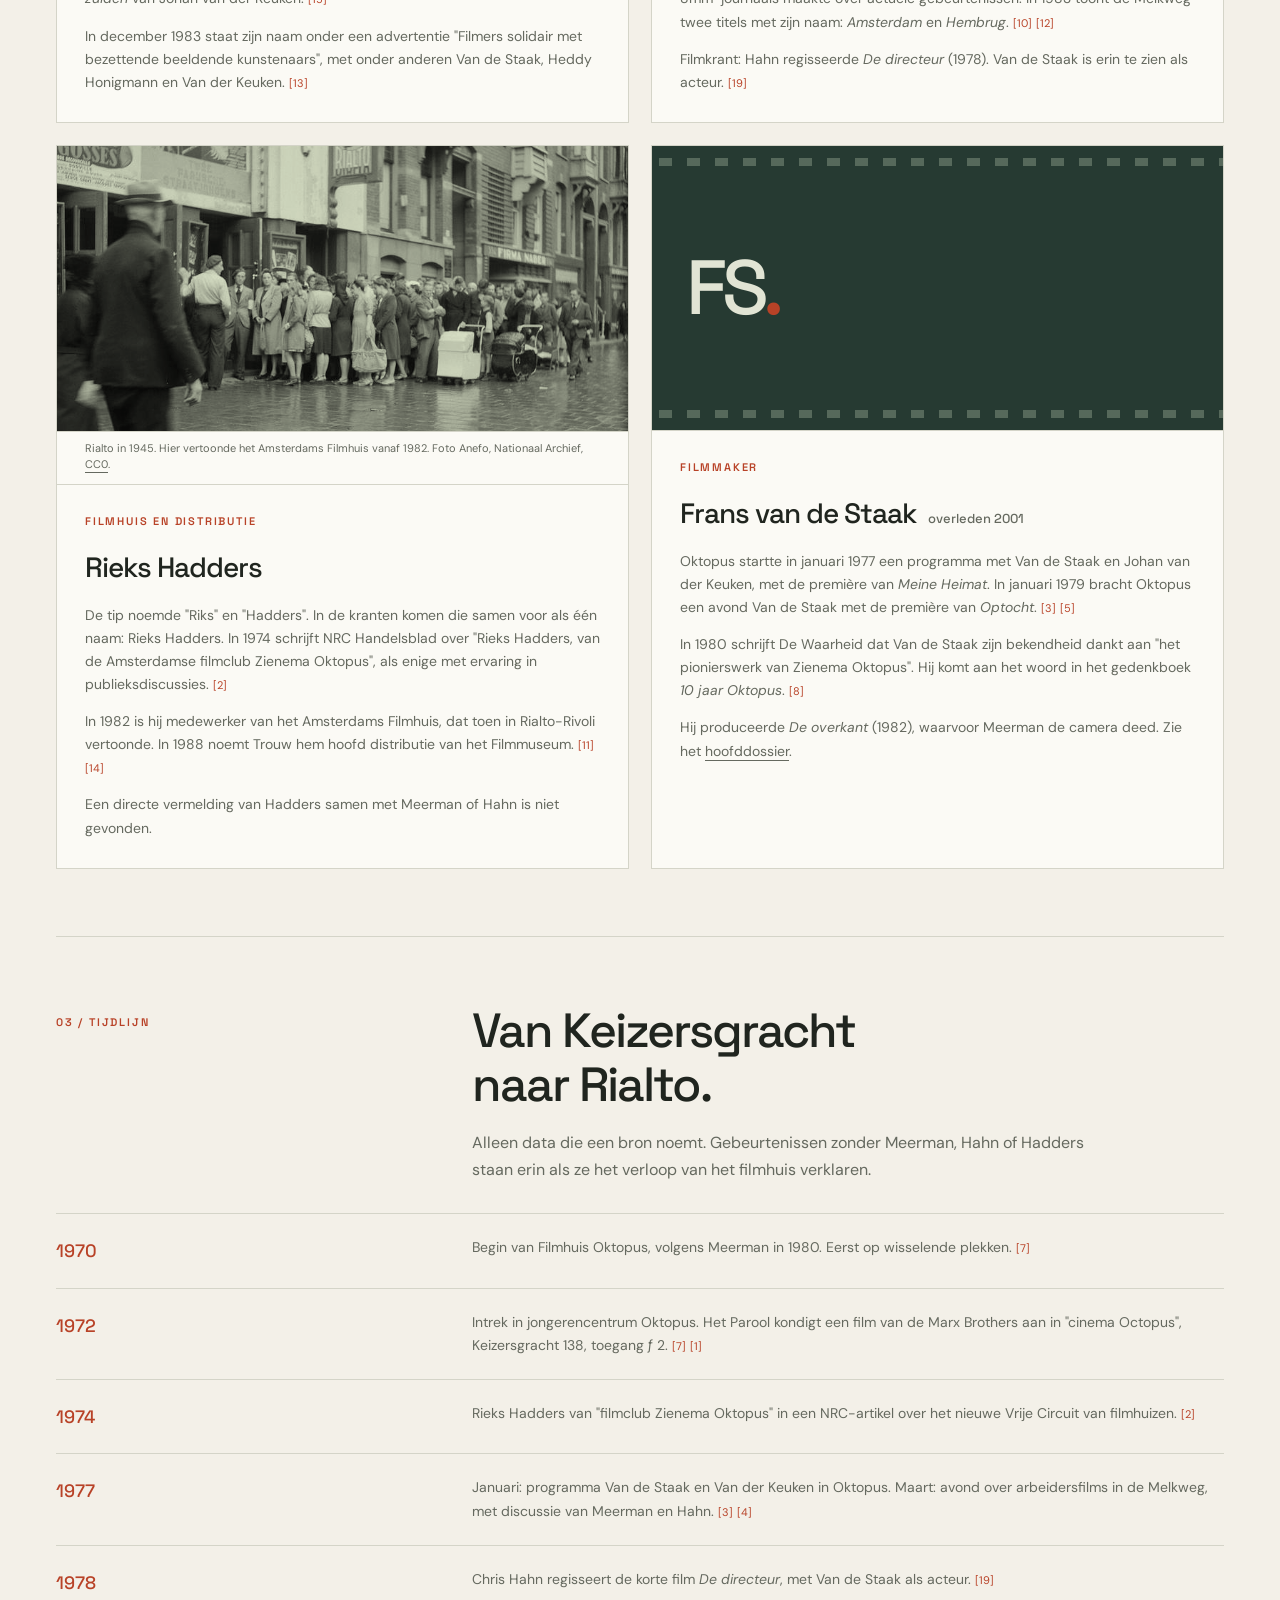
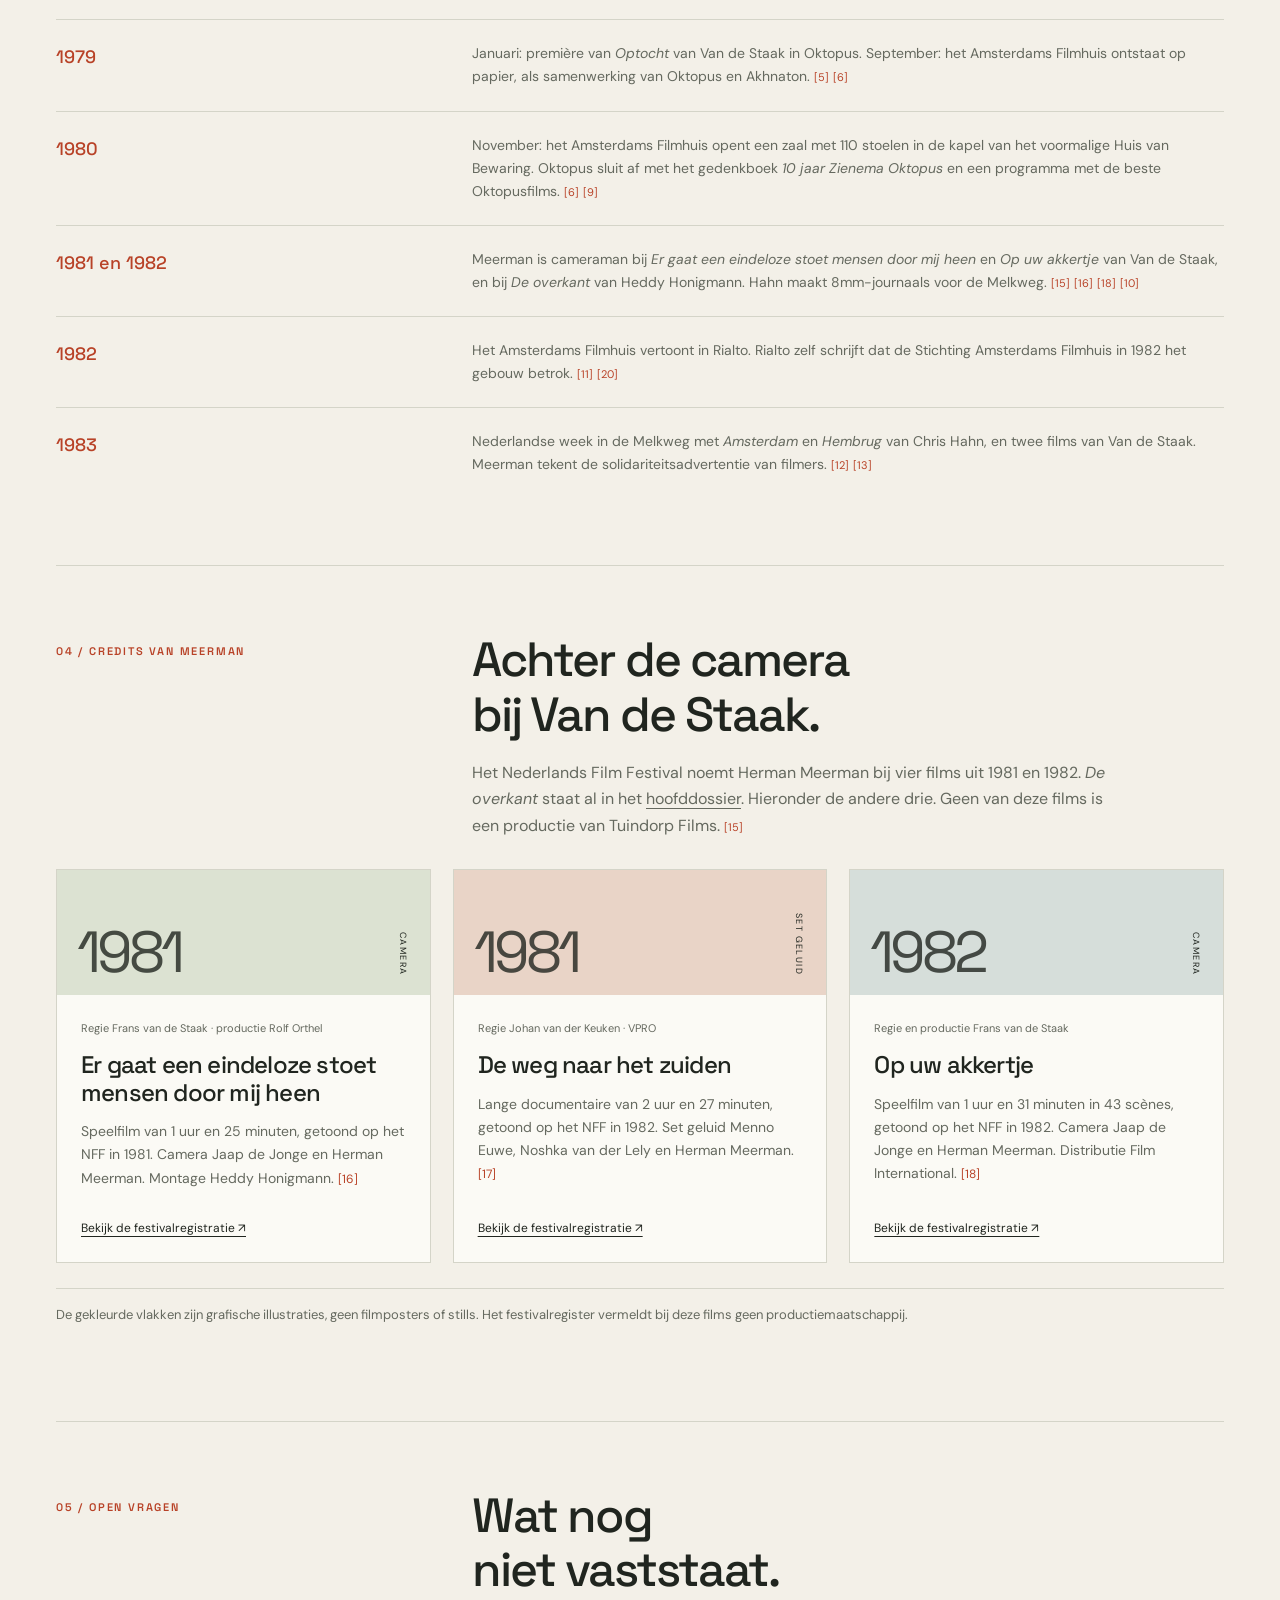
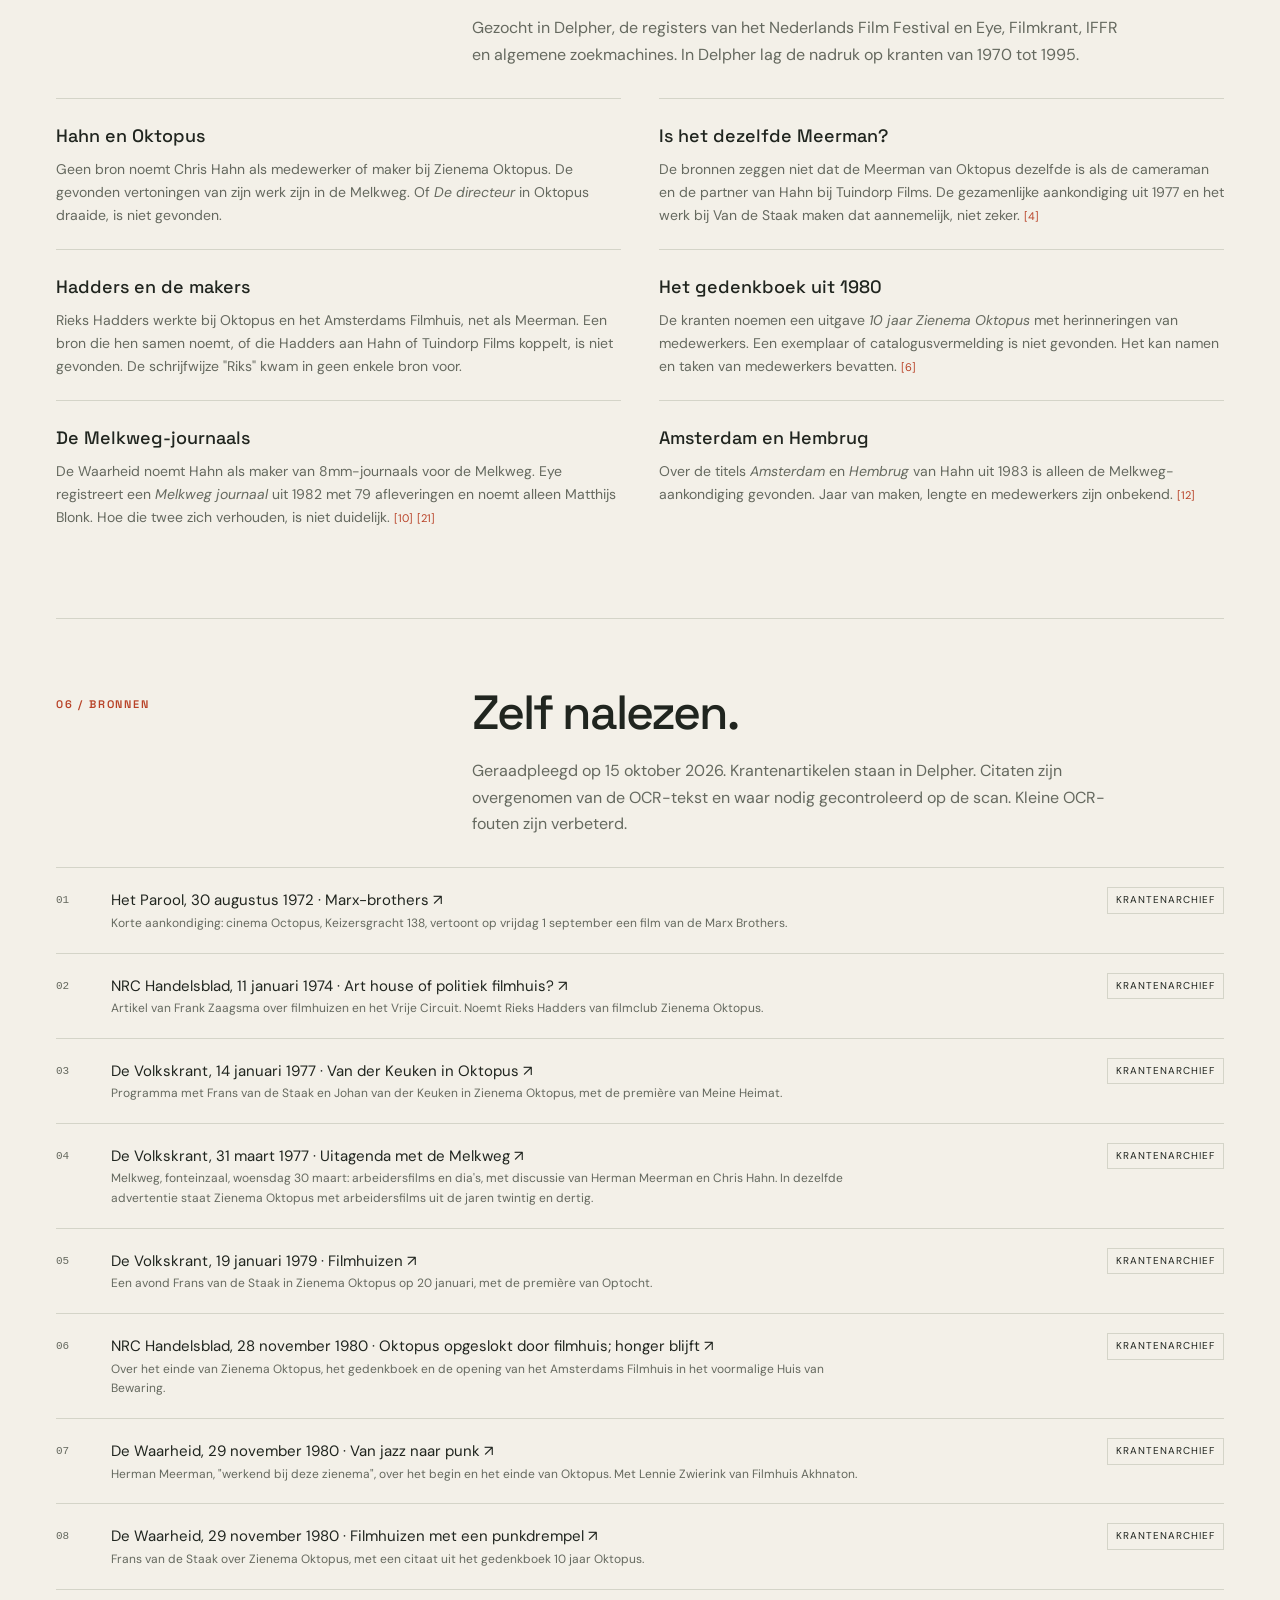
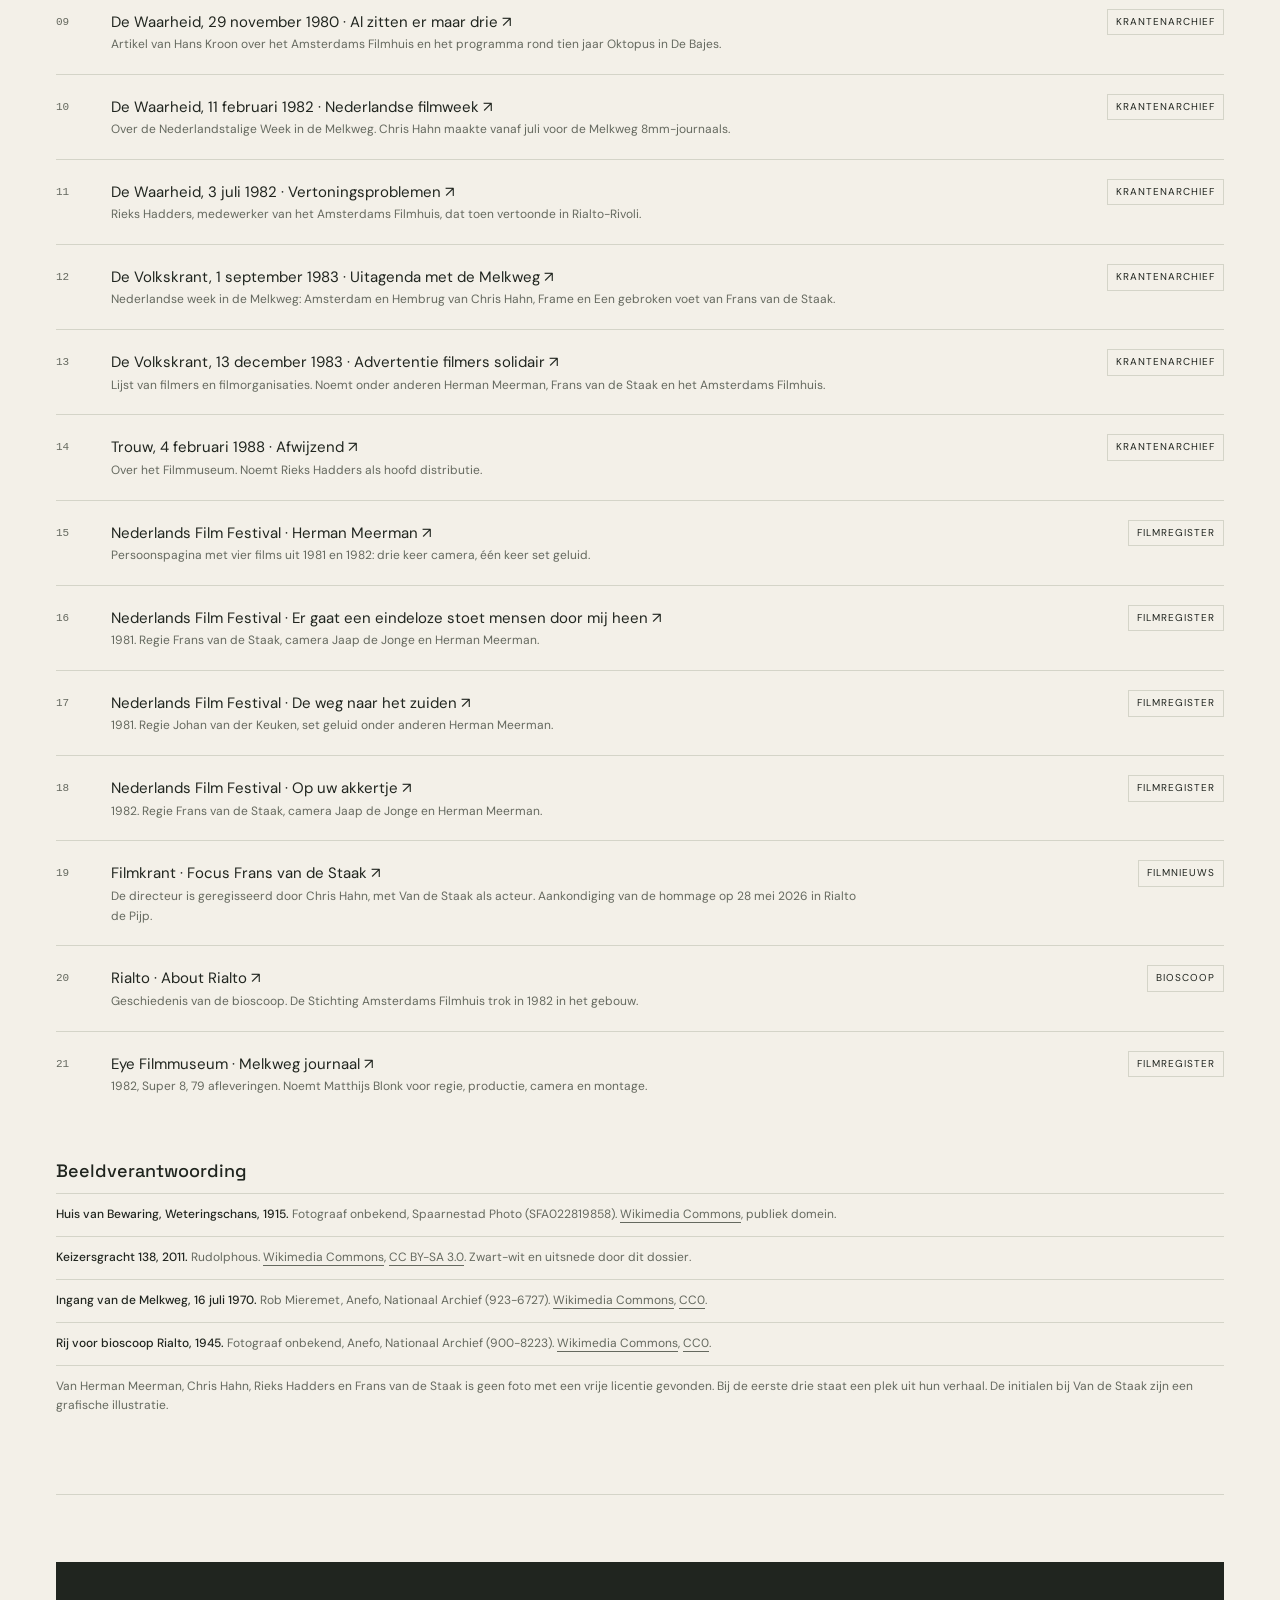
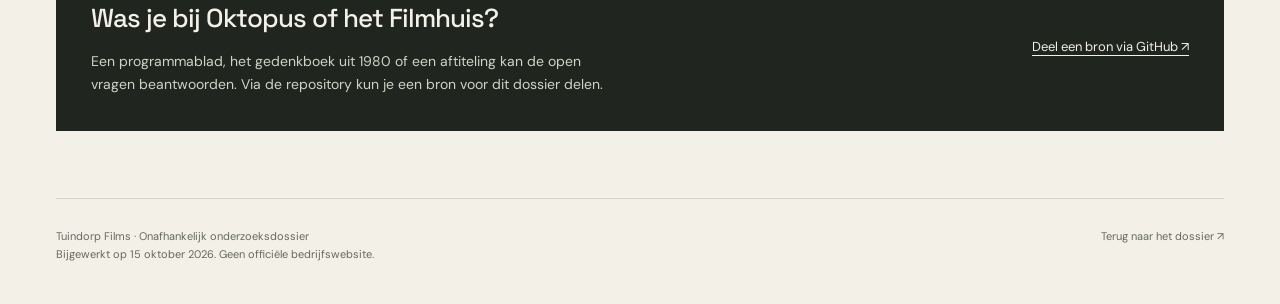
==== commit 1e79dd85: "Add free-licensed photos and initials tiles to the people and film cards Co-Authored-By: Claude Opus" ====
--- a/octopus.html
+++ b/octopus.html
@@ -36,15 +36,16 @@
           <article class="fact"><h3>Programma</h3><p>NRC Handelsblad noemt Wiseman, de Cinema Novo, Van de Staak, oude Japanse films, Van der Keuken en de Godard van na 1968. "Al zaten er maar twee mensen in de zaal (...) Oktopus draaide door." De zaal was een souterrain met harde stoelen. <a class="cite" href="#bron-nrc80">[6]</a></p></article>
           <article class="fact"><h3>Einde in 1980</h3><p>De gemeente stopte de subsidie voor een filmhuis in een jongerencentrum. Oktopus ging op in het Amsterdams Filmhuis, sinds september 1979 een samenwerking met Filmhuis Akhnaton. In november 1980 opende dat in de voormalige kapel van het Huis van Bewaring. <a class="cite" href="#bron-nrc80">[6]</a></p></article>
         </div>
+        <figure class="place-photo"><span class="photo"><img src="img/huis-van-bewaring-1915.jpg" width="1200" height="472" alt="Overzicht van het Huis van Bewaring aan de Weteringschans in Amsterdam rond 1915, gezien over het water." loading="lazy"></span><figcaption>Het Huis van Bewaring aan de Weteringschans, 1915. In de voormalige kapel opende in 1980 het Amsterdams Filmhuis. Fotograaf onbekend, Spaarnestad Photo, publiek domein.</figcaption></figure>
       </section>
 
       <section id="mensen" class="section" aria-labelledby="mensen-titel">
         <div class="section-head"><span class="section-label eyebrow">02 / De mensen</span><div><h2 id="mensen-titel">Namen in de<br>krantenarchieven.</h2><p>De vermeldingen komen uit Delpher, het krantenarchief van de KB. De tekst is met OCR gelezen en waar nodig op de krantenpagina gecontroleerd. Dat het om dezelfde Meerman en Hahn gaat als bij Tuindorp Films, zeggen de bronnen niet letterlijk. Hun namen staan in 1977 wel samen in één aankondiging.</p></div></div>
         <div class="people-grid">
-          <article class="person"><span class="eyebrow">Filmhuis en camera</span><h3>Herman Meerman</h3><p>In 1980 noemt De Waarheid hem en Lennie Zwierink van Filmhuis Akhnaton "twee stuwende krachten achter het Amsterdamse Filmhuis". <a class="cite" href="#bron-wh80-meerman">[7]</a></p><p>Het Nederlands Film Festival vermeldt hem als cameraman bij twee films van Frans van de Staak uit 1981 en 1982 en als geluidsman bij <em>De weg naar het zuiden</em> van Johan van der Keuken. <a class="cite" href="#bron-nff-meerman">[15]</a></p><p>In december 1983 staat zijn naam onder een advertentie "Filmers solidair met bezettende beeldende kunstenaars", met onder anderen Van de Staak, Heddy Honigmann en Van der Keuken. <a class="cite" href="#bron-vk83">[13]</a></p></article>
-          <article class="person"><span class="eyebrow">Film en Melkweg</span><h3>Chris Hahn <small>1939 tot 2021</small></h3><p>Op 30 maart 1977 programmeert de Melkweg "Arbeidersfilms en -dia's: dia's over werk, staking etc., met diskussie van Herman Meerman en Chris Hahn (1977)". Daarna volgen films van onder anderen Joris Ivens. <a class="cite" href="#bron-melkweg77">[4]</a></p><p>In februari 1982 schrijft De Waarheid dat Hahn "vanaf juli" voor de Melkweg 8mm-journaals maakte over actuele gebeurtenissen. In 1983 toont de Melkweg twee titels met zijn naam: <em>Amsterdam</em> en <em>Hembrug</em>. <a class="cite" href="#bron-wh82-hahn">[10]</a> <a class="cite" href="#bron-melkweg83">[12]</a></p><p>Filmkrant: Hahn regisseerde <em>De directeur</em> (1978). Van de Staak is erin te zien als acteur. <a class="cite" href="#bron-filmkrant">[19]</a></p></article>
-          <article class="person"><span class="eyebrow">Filmhuis en distributie</span><h3>Rieks Hadders</h3><p>De tip noemde "Riks" en "Hadders". In de kranten komen die samen voor als één naam: Rieks Hadders. In 1974 schrijft NRC Handelsblad over "Rieks Hadders, van de Amsterdamse filmclub Zienema Oktopus", als enige met ervaring in publieksdiscussies. <a class="cite" href="#bron-nrc74">[2]</a></p><p>In 1982 is hij medewerker van het Amsterdams Filmhuis, dat toen in Rialto-Rivoli vertoonde. In 1988 noemt Trouw hem hoofd distributie van het Filmmuseum. <a class="cite" href="#bron-wh82-hadders">[11]</a> <a class="cite" href="#bron-trouw88">[14]</a></p><p>Een directe vermelding van Hadders samen met Meerman of Hahn is niet gevonden.</p></article>
-          <article class="person"><span class="eyebrow">Filmmaker</span><h3>Frans van de Staak <small>overleden 2001</small></h3><p>Oktopus startte in januari 1977 een programma met Van de Staak en Johan van der Keuken, met de première van <em>Meine Heimat</em>. In januari 1979 bracht Oktopus een avond Van de Staak met de première van <em>Optocht</em>. <a class="cite" href="#bron-vk77">[3]</a> <a class="cite" href="#bron-vk79">[5]</a></p><p>In 1980 schrijft De Waarheid dat Van de Staak zijn bekendheid dankt aan "het pionierswerk van Zienema Oktopus". Hij komt aan het woord in het gedenkboek <em>10 jaar Oktopus</em>. <a class="cite" href="#bron-wh80-staak">[8]</a></p><p>Hij produceerde <em>De overkant</em> (1982), waarvoor Meerman de camera deed. Zie het <a href="index.html#makers">hoofddossier</a>.</p></article>
+          <article class="person"><figure class="person-media"><span class="photo"><img src="img/keizersgracht-138.jpg" width="800" height="533" alt="Grachtenpanden aan de Keizersgracht in Amsterdam, met in het midden de halsgevel van nummer 138." loading="lazy"></span><figcaption>Keizersgracht 138, het adres van Zienema Oktopus. Foto Rudolphous, 2011, <a href="https://creativecommons.org/licenses/by-sa/3.0/deed.nl">CC BY-SA 3.0</a>.</figcaption></figure><span class="eyebrow">Filmhuis en camera</span><h3>Herman Meerman</h3><p>In 1980 noemt De Waarheid hem en Lennie Zwierink van Filmhuis Akhnaton "twee stuwende krachten achter het Amsterdamse Filmhuis". <a class="cite" href="#bron-wh80-meerman">[7]</a></p><p>Het Nederlands Film Festival vermeldt hem als cameraman bij twee films van Frans van de Staak uit 1981 en 1982 en als geluidsman bij <em>De weg naar het zuiden</em> van Johan van der Keuken. <a class="cite" href="#bron-nff-meerman">[15]</a></p><p>In december 1983 staat zijn naam onder een advertentie "Filmers solidair met bezettende beeldende kunstenaars", met onder anderen Van de Staak, Heddy Honigmann en Van der Keuken. <a class="cite" href="#bron-vk83">[13]</a></p></article>
+          <article class="person"><figure class="person-media"><span class="photo"><img src="img/melkweg-1970.jpg" width="800" height="533" alt="Ophaalbrug over het water naar de ingang van de Melkweg, een voormalige melkfabriek, in 1970." loading="lazy"></span><figcaption>De ingang van de Melkweg in juli 1970. Foto Rob Mieremet, Anefo, Nationaal Archief, <a href="https://creativecommons.org/publicdomain/zero/1.0/deed.nl">CC0</a>.</figcaption></figure><span class="eyebrow">Film en Melkweg</span><h3>Chris Hahn <small>1939 tot 2021</small></h3><p>Op 30 maart 1977 programmeert de Melkweg "Arbeidersfilms en -dia's: dia's over werk, staking etc., met diskussie van Herman Meerman en Chris Hahn (1977)". Daarna volgen films van onder anderen Joris Ivens. <a class="cite" href="#bron-melkweg77">[4]</a></p><p>In februari 1982 schrijft De Waarheid dat Hahn "vanaf juli" voor de Melkweg 8mm-journaals maakte over actuele gebeurtenissen. In 1983 toont de Melkweg twee titels met zijn naam: <em>Amsterdam</em> en <em>Hembrug</em>. <a class="cite" href="#bron-wh82-hahn">[10]</a> <a class="cite" href="#bron-melkweg83">[12]</a></p><p>Filmkrant: Hahn regisseerde <em>De directeur</em> (1978). Van de Staak is erin te zien als acteur. <a class="cite" href="#bron-filmkrant">[19]</a></p></article>
+          <article class="person"><figure class="person-media"><span class="photo"><img src="img/rialto-1945.jpg" width="800" height="533" alt="Een lange rij wachtende mensen voor bioscoop Rialto in Amsterdam, 1945." loading="lazy"></span><figcaption>Rialto in 1945. Hier vertoonde het Amsterdams Filmhuis vanaf 1982. Foto Anefo, Nationaal Archief, <a href="https://creativecommons.org/publicdomain/zero/1.0/deed.nl">CC0</a>.</figcaption></figure><span class="eyebrow">Filmhuis en distributie</span><h3>Rieks Hadders</h3><p>De tip noemde "Riks" en "Hadders". In de kranten komen die samen voor als één naam: Rieks Hadders. In 1974 schrijft NRC Handelsblad over "Rieks Hadders, van de Amsterdamse filmclub Zienema Oktopus", als enige met ervaring in publieksdiscussies. <a class="cite" href="#bron-nrc74">[2]</a></p><p>In 1982 is hij medewerker van het Amsterdams Filmhuis, dat toen in Rialto-Rivoli vertoonde. In 1988 noemt Trouw hem hoofd distributie van het Filmmuseum. <a class="cite" href="#bron-wh82-hadders">[11]</a> <a class="cite" href="#bron-trouw88">[14]</a></p><p>Een directe vermelding van Hadders samen met Meerman of Hahn is niet gevonden.</p></article>
+          <article class="person"><div class="person-media person-mono" aria-hidden="true"><span>FS<b>.</b></span></div><span class="eyebrow">Filmmaker</span><h3>Frans van de Staak <small>overleden 2001</small></h3><p>Oktopus startte in januari 1977 een programma met Van de Staak en Johan van der Keuken, met de première van <em>Meine Heimat</em>. In januari 1979 bracht Oktopus een avond Van de Staak met de première van <em>Optocht</em>. <a class="cite" href="#bron-vk77">[3]</a> <a class="cite" href="#bron-vk79">[5]</a></p><p>In 1980 schrijft De Waarheid dat Van de Staak zijn bekendheid dankt aan "het pionierswerk van Zienema Oktopus". Hij komt aan het woord in het gedenkboek <em>10 jaar Oktopus</em>. <a class="cite" href="#bron-wh80-staak">[8]</a></p><p>Hij produceerde <em>De overkant</em> (1982), waarvoor Meerman de camera deed. Zie het <a href="index.html#makers">hoofddossier</a>.</p></article>
         </div>
       </section>
 
@@ -111,6 +112,16 @@
           <li id="bron-rialto"><div><a href="https://depijp.rialtofilm.nl/en/information/about-rialto">Rialto · About Rialto ↗</a><small>Geschiedenis van de bioscoop. De Stichting Amsterdams Filmhuis trok in 1982 in het gebouw.</small></div><span class="source-type">Bioscoop</span></li>
           <li id="bron-eye-journaal"><div><a href="https://filmdatabase.eyefilm.nl/en/collection/film-history/film/melkweg-journaal">Eye Filmmuseum · Melkweg journaal ↗</a><small>1982, Super 8, 79 afleveringen. Noemt Matthijs Blonk voor regie, productie, camera en montage.</small></div><span class="source-type">Filmregister</span></li>
         </ol>
+        <div class="credits" id="beeld">
+          <h3>Beeldverantwoording</h3>
+          <ul>
+            <li><strong>Huis van Bewaring, Weteringschans, 1915.</strong> Fotograaf onbekend, Spaarnestad Photo (SFA022819858). <a href="https://commons.wikimedia.org/wiki/File:Overzicht_van_het_complex_van_het_Huis_van_Bewaring_aan_de_Weteringschans_in_Amsterdam%2C_SFA022819858.jpg">Wikimedia Commons</a>, publiek domein.</li>
+            <li><strong>Keizersgracht 138, 2011.</strong> Rudolphous. <a href="https://commons.wikimedia.org/wiki/File:Amsterdam_-_Keizersgracht_138.JPG">Wikimedia Commons</a>, <a href="https://creativecommons.org/licenses/by-sa/3.0/deed.nl">CC BY-SA 3.0</a>. Zwart-wit en uitsnede door dit dossier.</li>
+            <li><strong>Ingang van de Melkweg, 16 juli 1970.</strong> Rob Mieremet, Anefo, Nationaal Archief (923-6727). <a href="https://commons.wikimedia.org/wiki/File:Jongerencentrum_in_oude_melkfabriek_achter_Leidseplein%2C_m_als_toegang_De_Melkwe%2C_Bestanddeelnr_923-6727.jpg">Wikimedia Commons</a>, <a href="https://creativecommons.org/publicdomain/zero/1.0/deed.nl">CC0</a>.</li>
+            <li><strong>Rij voor bioscoop Rialto, 1945.</strong> Fotograaf onbekend, Anefo, Nationaal Archief (900-8223). <a href="https://commons.wikimedia.org/wiki/File:Kaartverkoop_en_rij_wachtend_publiek_voor_het_Rialto-theater_te_Amsterdam%2C_Bestanddeelnr_900-8223.jpg">Wikimedia Commons</a>, <a href="https://creativecommons.org/publicdomain/zero/1.0/deed.nl">CC0</a>.</li>
+            <li>Van Herman Meerman, Chris Hahn, Rieks Hadders en Frans van de Staak is geen foto met een vrije licentie gevonden. Bij de eerste drie staat een plek uit hun verhaal. De initialen bij Van de Staak zijn een grafische illustratie.</li>
+          </ul>
+        </div>
       </section>
       <section id="contact" class="section" aria-labelledby="contact-titel"><div class="contact-box"><div><h3 id="contact-titel">Was je bij Oktopus of het Filmhuis?</h3><p>Een programmablad, het gedenkboek uit 1980 of een aftiteling kan de open vragen beantwoorden. Via de repository kun je een bron voor dit dossier delen.</p></div><a href="https://github.com/DriesMeerman/tuindorp-films-website/issues/new">Deel een bron via GitHub ↗</a></div></section>
     </main>
--- a/styles.css
+++ b/styles.css
@@ -7,5 +7,32 @@
 .timeline .research-item{display:grid;grid-template-columns:1fr 2fr;gap:40px}
 .timeline .research-item h3{color:var(--accent);margin:0}
 .notice a{color:inherit}
+.photo{display:block;background:var(--green);overflow:hidden}
+.photo img{display:block;width:100%;height:100%;object-fit:cover;filter:grayscale(1) contrast(1.06);mix-blend-mode:multiply}
+.person-media{margin:-28px -28px 22px;border-bottom:1px solid var(--line)}
+.person-media .photo{aspect-ratio:2/1}
+.person-media figcaption{font-size:11px;line-height:1.45;color:var(--muted);padding:9px 28px 11px;border-top:1px solid var(--line)}
+.person-media figcaption a{color:inherit}
+.person-mono{aspect-ratio:2/1;background:#263a32;position:relative;display:flex;align-items:center;padding:0 34px;font-family:'Space Grotesk',Arial,sans-serif;font-size:clamp(52px,6vw,84px);font-weight:500;letter-spacing:-.07em;line-height:.8;color:#e1e4d4;overflow:hidden}
+.person-mono:before,.person-mono:after{content:'';position:absolute;left:0;right:0;height:8px;background:repeating-linear-gradient(90deg,transparent 0 7px,#b6c6ad55 7px 20px,transparent 20px 28px)}
+.person-mono:before{top:12px}
+.person-mono:after{bottom:12px}
+.person-mono b{color:var(--accent);font-weight:500}
+#makers .person-mono{aspect-ratio:auto;height:150px}
+.card-visual>span{position:relative;z-index:1}
+.card-visual img{position:absolute;top:0;right:44px;width:42%;height:100%;object-fit:cover;object-position:50% 30%;filter:grayscale(1) contrast(1.06);mix-blend-mode:multiply}
+.card .img-credit{font-size:11px;margin:0 0 10px;line-height:1.45}
+.card .img-credit a{font-size:inherit;margin:0;padding:0}
+.place-photo{margin:30px 0 0}
+.place-photo .photo{border:1px solid var(--line);aspect-ratio:1200/472}
+.place-photo figcaption{font-size:12px;color:var(--muted);margin-top:10px;max-width:750px}
+.place-photo figcaption a{color:inherit}
+.credits{margin-top:40px}
+.credits h3{font-size:18px;margin-bottom:8px}
+.credits ul{list-style:none;margin:0;padding:0}
+.credits li{font-size:12px;color:var(--muted);border-top:1px solid var(--line);padding:11px 0}
+.credits li strong{color:var(--ink);font-weight:500}
 @media(min-width:1500px){.wrap{max-width:1400px}}@media(max-width:850px){.wrap{padding:0 28px}nav{gap:15px}.hero-bottom{grid-template-columns:1fr}.hero-link{justify-self:start}.section-head{grid-template-columns:1fr;gap:12px}.status-panel{grid-template-columns:1fr;gap:12px}.cards{grid-template-columns:1fr}.card{display:grid;grid-template-columns:160px 1fr}.card-visual{height:100%;min-height:220px}.fact-grid{grid-template-columns:1fr}.fact{border-right:0;border-bottom:1px solid var(--line)}.contact-box{grid-template-columns:1fr;gap:20px}.contact-box a{justify-self:start}.visual{height:230px}.source-type{display:none}.sources li{grid-template-columns:30px 1fr}
 .timeline .research-item{grid-template-columns:1fr;gap:6px}}@media(max-width:520px){.wrap{padding:0 20px}.topbar{align-items:flex-start;gap:15px}.brand{font-size:18px;white-space:nowrap}nav{flex-wrap:wrap;justify-content:flex-end;gap:7px 13px;font-size:11px;max-width:150px}.brandmark{width:18px;height:18px}.brandmark:after{inset:4px}.hero{padding-top:30px}.hero-meta{align-items:flex-start;font-size:9px}.hero-meta span:last-child{text-align:right;max-width:125px}h1{margin-top:40px;font-size:23vw}.intro{font-size:17px}.visual{height:190px}.film-art{width:300px;height:140px}.visual-label{font-size:8px;left:24px;bottom:24px}.visual-counter{right:24px}.section{padding:42px 0}.section-head h2{letter-spacing:-1px}.status-panel{padding:23px}.research-list{grid-template-columns:1fr}.people-grid{grid-template-columns:1fr}.person{padding:23px}.card{grid-template-columns:1fr}.card-visual{min-height:0;height:110px}.contact-box{padding:25px}.footer{flex-direction:column;gap:10px}.eyebrow{font-size:10px}}@media(prefers-reduced-motion:reduce){html{scroll-behavior:auto}}
+@media(max-width:850px){.card-visual img{right:0;width:100%;height:58%}}
+@media(max-width:520px){.person-media{margin:-23px -23px 20px}.person-media figcaption{padding:9px 23px 11px}.card-visual img{right:44px;width:42%;height:100%}}
